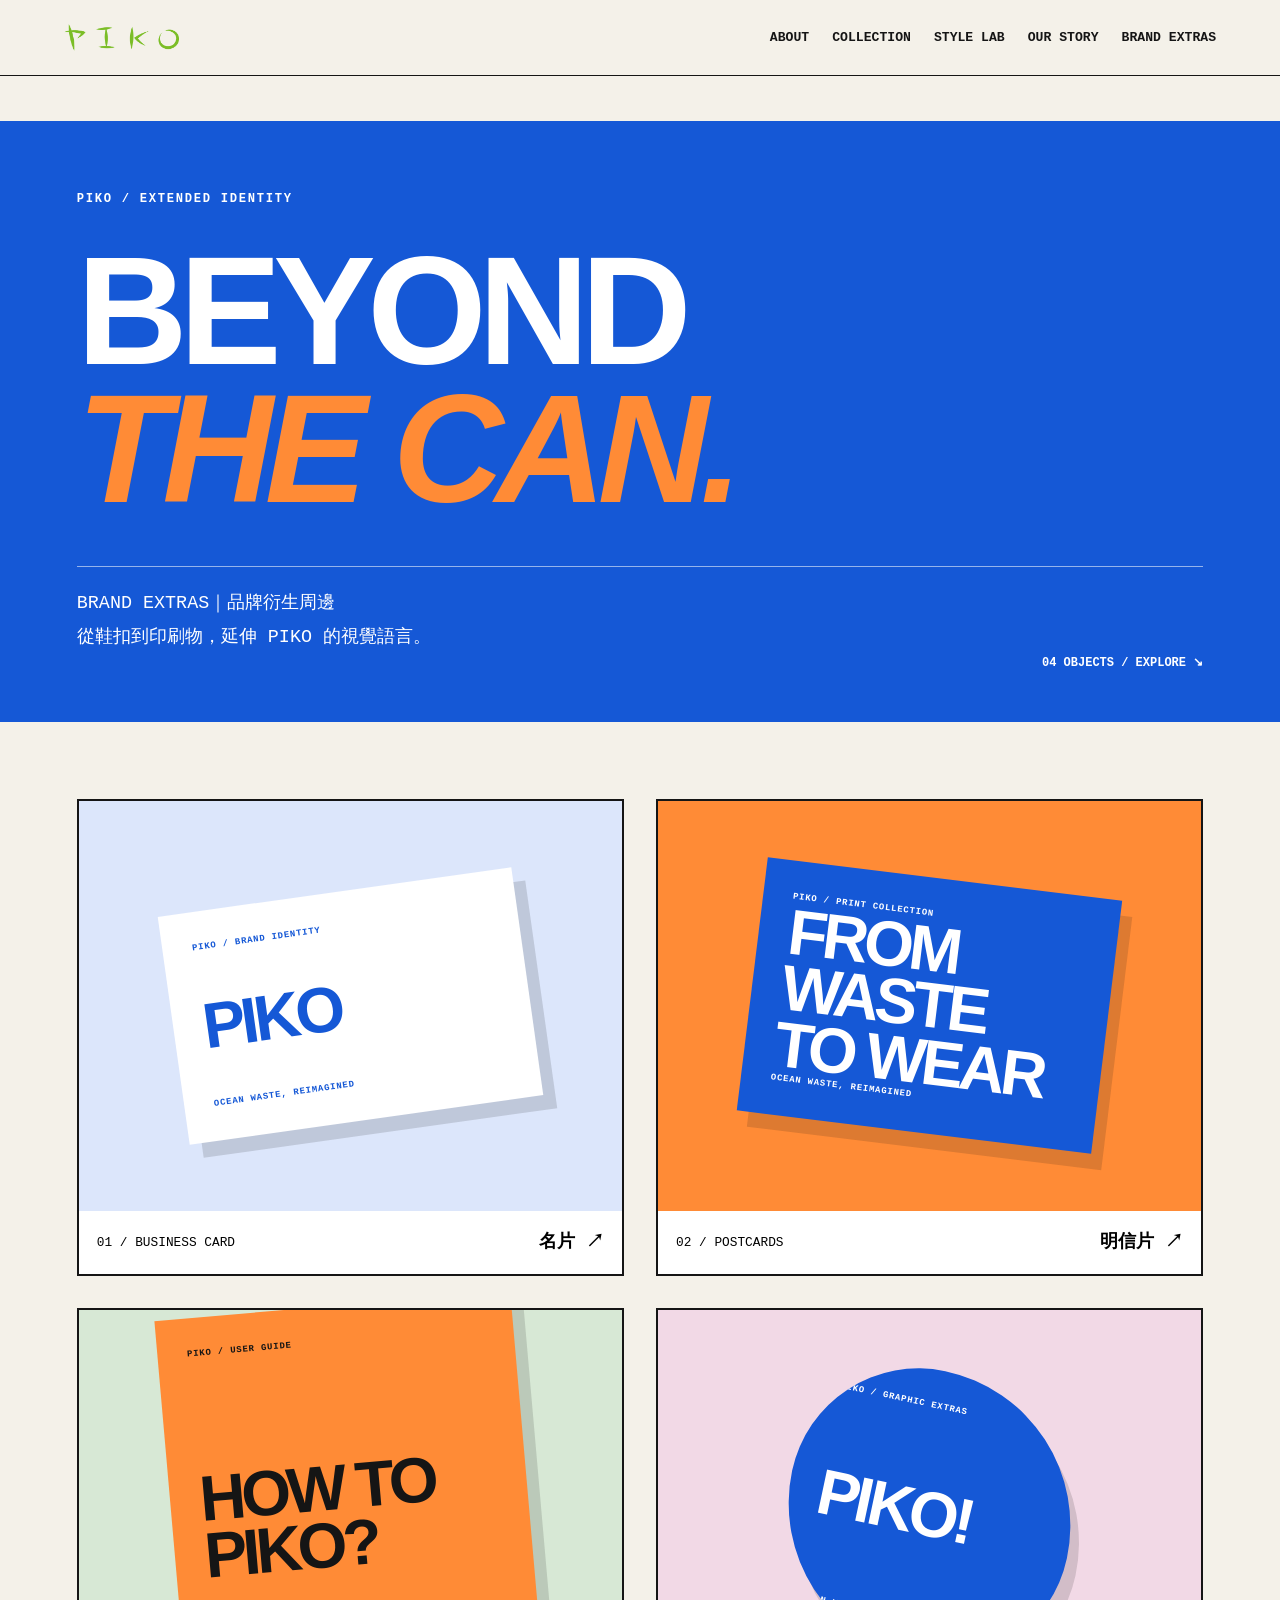
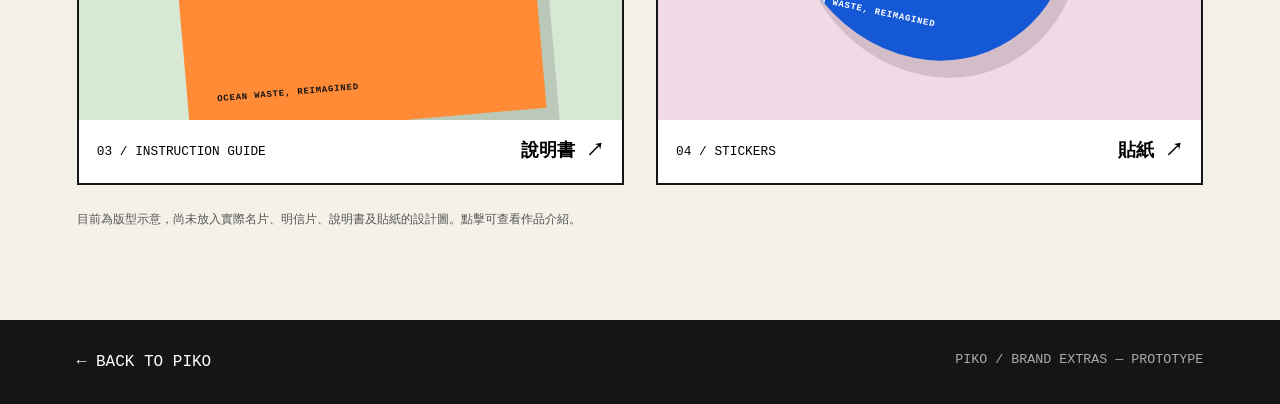
==== brand-extras.html @ ef134540 "Add files via upload" ====
<!doctype html><html lang="zh-Hant"><head><meta charset="utf-8"><meta name="viewport" content="width=device-width,initial-scale=1"><meta name="theme-color" content="#1558d6"><title>PIKO | BRAND EXTRAS</title><link rel="stylesheet" href="main.css"><script defer src="main.js"></script></head><body class="extras-page"><a class="skip-link" href="#main">跳至主要內容</a><header class="site-header" id="header"><a class="logo" href="index.html" aria-label="PIKO 首頁"><img src="assets/piko-green.png" alt="PIKO"></a><nav class="desktop-nav" aria-label="主選單"><a href="index.html#about">ABOUT</a><a href="index.html#collection">COLLECTION</a><a href="style-lab.html">STYLE LAB</a><a href="index.html#transformation">OUR STORY</a><a href="brand-extras.html" aria-current="page">BRAND EXTRAS</a></nav><button id="menu-toggle" class="menu-toggle" type="button" aria-expanded="false" aria-controls="mobile-nav">MENU ☰</button></header><nav id="mobile-nav" class="mobile-nav" aria-label="手機選單" hidden><a href="index.html#about">ABOUT</a><a href="index.html#collection">COLLECTION</a><a href="style-lab.html">STYLE LAB</a><a href="index.html#transformation">OUR STORY</a><a href="brand-extras.html" aria-current="page">BRAND EXTRAS</a></nav><main id="main" class="extras-main"><div class="extras-intro"><span class="eyebrow">PIKO / EXTENDED IDENTITY</span><h1>BEYOND<br><i>THE CAN.</i></h1><div class="extras-intro-bottom"><p>BRAND EXTRAS｜品牌衍生周邊<br>從鞋扣到印刷物，延伸 PIKO 的視覺語言。</p><span>04 OBJECTS / EXPLORE ↘</span></div></div><section class="extras-showcase" aria-label="品牌周邊展示"><div class="extras-grid" id="extras-grid"></div><p class="extras-placeholder-note">目前為版型示意，尚未放入實際名片、明信片、說明書及貼紙的設計圖。點擊可查看作品介紹。</p></section></main><footer class="footer compact-footer"><a href="index.html">← BACK TO PIKO</a><small>PIKO / BRAND EXTRAS — PROTOTYPE</small></footer><dialog id="extras-modal" class="can-modal extras-modal" aria-labelledby="extras-modal-title"><div class="modal-shell"><button id="extras-close" class="modal-close" type="button" aria-label="關閉介紹視窗">✕</button><div class="modal-image extras-modal-image"><div id="extras-modal-art"></div><span id="extras-modal-count" class="modal-counter"></span></div><div class="modal-info"><span class="eyebrow">PIKO / BRAND EXTRAS</span><h2 id="extras-modal-title"></h2><h3 id="extras-modal-zh"></h3><p id="extras-modal-desc"></p><div class="modal-products"><h3>DESIGN DETAILS</h3><p id="extras-modal-spec"></p></div><div class="modal-actions"><button id="extras-prev" class="btn btn-dark" type="button">← PREV</button><button id="extras-next" class="btn btn-dark" type="button">NEXT →</button></div><p class="small-note">目前展示為示意排版，正式作品圖片、尺寸及材質資料待補。</p></div></div></dialog></body></html>
---- main.css ----
/* PIKO — 3-tier tokens; values tagged in design.md */
:root{ /* Primitive */ --neutral-950:#151515;--neutral-800:#303030;--neutral-500:#777;--neutral-100:#f4f1e9;--neutral-0:#fff;--brand-500:#1558d6;--brand-600:#1046ae;--orange-500:#f4772d;--orange-600:#dc5c17;--space-1:4px;--space-2:8px;--space-3:12px;--space-4:16px;--space-6:24px;--space-8:32px;--space-12:48px;--space-16:64px;--space-24:96px;--space-3xl:128px;--font-display:Arial,Helvetica,'Noto Sans TC','Microsoft JhengHei',sans-serif;--font-body:'Courier New',Consolas,'Noto Sans TC','Microsoft JhengHei',monospace;--duration-fast:160ms;--duration-base:280ms;--duration-slow:650ms;--ease-out-expo:cubic-bezier(.16,1,.3,1);/* Semantic */--bg-canvas:var(--neutral-100);--bg-surface:var(--neutral-0);--bg-surface-hover:#ece7dc;--text-primary:var(--neutral-950);--text-secondary:#454545;--text-muted:#626262;--border-subtle:#c9c5be;--border-strong:var(--neutral-950);--accent-primary:var(--orange-500);/* Component */--nav-height:76px;--btn-radius:0px;--card-padding:24px;--elevation-1:0 3px 0 rgba(0,0,0,.12);--elevation-2:0 10px 30px rgba(0,0,0,.13);--elevation-3:0 22px 60px rgba(0,0,0,.24)}
*,*::before,*::after{box-sizing:border-box}html{scroll-behavior:smooth;scroll-padding-top:var(--nav-height)}body{margin:0;background:var(--bg-canvas);color:var(--text-primary);font-family:var(--font-body);line-height:1.5}button,input{font:inherit}button,a{-webkit-tap-highlight-color:transparent}a{color:inherit;text-decoration:none}button{cursor:pointer}img{max-width:100%;display:block}h1,h2,h3,p{margin-top:0}h1,h2,h3{font-family:var(--font-display);font-weight:900;line-height:.9;letter-spacing:-.055em}h1{font-size:clamp(3.7rem,10vw,10rem)}h2{font-size:clamp(3rem,7vw,7.5rem)}h3{font-size:1rem;letter-spacing:0}i,em{font-style:italic}a:focus-visible,button:focus-visible,input:focus-visible{outline:3px solid var(--orange-500);outline-offset:4px}.skip-link{position:absolute;z-index:300;left:12px;top:-100px;background:white;padding:12px}.skip-link:focus{top:12px}.eyebrow{font-size:.76rem;letter-spacing:.14em;font-weight:700}.site-header{position:sticky;top:0;z-index:100;display:flex;align-items:center;justify-content:space-between;height:var(--nav-height);padding:0 clamp(20px,5vw,80px);background:#f4f1e9f2;border-bottom:1px solid var(--border-strong);backdrop-filter:blur(12px);transition:height var(--duration-base),background var(--duration-base)}.site-header.is-scrolled{height:64px;background:#f4f1e9fa}.logo{font-family:var(--font-display);font-weight:900;font-size:2rem;letter-spacing:-.08em}.logo-dot{color:var(--orange-500)}.desktop-nav{display:flex;gap:clamp(14px,2.4vw,40px);font-size:.82rem;font-weight:700}.desktop-nav a:hover,.footer a:hover{text-decoration:underline;text-decoration-thickness:2px;text-underline-offset:5px}.menu-toggle{display:none;border:1px solid #111;background:transparent;padding:10px 14px;font-weight:700}.mobile-nav{position:fixed;z-index:99;top:64px;left:0;right:0;background:var(--neutral-100);padding:24px;border-bottom:2px solid #111}.mobile-nav:not([hidden]){display:grid;gap:20px}.mobile-nav a{font-size:1.3rem;font-weight:700}.nav-back{font-size:.8rem;font-weight:700}.btn{display:inline-flex;justify-content:space-between;align-items:center;gap:22px;min-height:48px;padding:13px 20px;border:2px solid transparent;border-radius:var(--btn-radius);font-weight:900;font-family:var(--font-display);font-size:.86rem;letter-spacing:.015em;transition:transform var(--duration-fast),background var(--duration-fast),color var(--duration-fast)}.btn:hover{transform:translateY(-3px)}.btn:active{transform:translateY(1px)}.btn-accent{background:var(--orange-500);color:#101010}.btn-accent:hover{background:#ff9b57}.btn-outline-light{border-color:white;color:white}.btn-outline-light:hover{background:white;color:#111}.btn-dark{background:#111;color:#fff}.btn-dark:hover{background:#444}.btn-outline-dark{border-color:#111;color:#111;background:transparent}.btn-outline-dark:hover{background:#111;color:white}.hero{min-height:calc(100svh - var(--nav-height));background:var(--brand-500);color:white;position:relative;overflow:hidden;display:grid;grid-template-columns:1.12fr .88fr;align-items:center;padding:clamp(30px,6vw,100px) clamp(20px,6vw,96px) 70px;gap:32px}.hero-grain{position:absolute;inset:0;pointer-events:none;opacity:.18;background-image:url("data:image/svg+xml,%3Csvg viewBox='0 0 180 180' xmlns='http://www.w3.org/2000/svg'%3E%3Cfilter id='n'%3E%3CfeTurbulence type='fractalNoise' baseFrequency='.8' numOctaves='3' stitchTiles='stitch'/%3E%3C/filter%3E%3Crect width='100%25' height='100%25' filter='url(%23n)' opacity='.6'/%3E%3C/svg%3E")}.hero-copy,.hero-art,.hero-bottom{position:relative;z-index:1}.hero h1{margin:26px 0 18px;max-width:900px}.hero p{font-size:clamp(1rem,1.5vw,1.3rem)}.actions{display:flex;flex-wrap:wrap;gap:12px;margin-top:35px}.hero-art{justify-self:center;width:min(100%,520px);transform:rotate(5deg);box-shadow:20px 25px 0 #0c3e96;transition:transform var(--duration-slow)}.hero-art:hover{transform:rotate(1deg) scale(1.02)}.hero-art img{width:100%;max-height:68vh;object-fit:cover;object-position:center}.hero-bottom{position:absolute;bottom:20px;left:6%;right:6%;display:flex;justify-content:space-between;font-size:.76rem}.section{padding:clamp(64px,9vw,144px) clamp(20px,6vw,96px)}.about{background:var(--orange-500)}.section-heading{margin-bottom:42px}.section-heading h2{margin:18px 0}.about-layout{display:grid;grid-template-columns:.75fr 1.25fr;gap:clamp(24px,7vw,100px);align-items:center}.about-image{max-width:480px;transform:rotate(-3deg);box-shadow:16px 18px 0 #111}.about-text{max-width:640px}.about-text .lead{font-size:clamp(1.5rem,3vw,2.6rem);font-weight:700;line-height:1.4}.about-text p:not(.lead){font-size:1rem;line-height:1.9}.stamp{display:inline-block;border:3px solid #111;padding:15px;transform:rotate(-4deg);font-weight:700;margin-top:24px}.collection{background:#f4f1e9}.section-top{display:flex;justify-content:space-between;gap:40px;align-items:end;margin-bottom:40px}.section-top h2{margin:14px 0 0}.section-top p{max-width:360px;line-height:1.8}.section-top small{color:#555}.can-grid{display:grid;grid-template-columns:repeat(3,minmax(0,1fr));gap:clamp(12px,2vw,26px)}.can-card{border:1px solid #151515;background:#fff;text-align:left;padding:0;overflow:hidden;min-width:0;transition:transform var(--duration-base),box-shadow var(--duration-base)}.can-card:hover{transform:translateY(-7px);box-shadow:var(--elevation-2)}.can-card img{width:100%;aspect-ratio:1.35;object-fit:contain;background:#efefed;transition:transform var(--duration-slow)}.can-card:hover img{transform:scale(1.045)}.can-card-info{padding:16px 18px;border-top:1px solid #111;display:flex;justify-content:space-between;gap:10px}.can-card strong{font-family:var(--font-display);font-size:clamp(.9rem,1.5vw,1.3rem)}.can-card span{font-size:.75rem}.hint{text-align:right;font-weight:700;font-size:.8rem;margin:20px 0 0}.lab-teaser{background:#1558d6;color:white;display:grid;grid-template-columns:1fr 1fr;gap:40px;align-items:center;min-height:700px}.lab-content h2{margin:18px 0 30px}.lab-content p{max-width:460px;font-size:1.1rem;line-height:1.9}.lab-visual{position:relative;background:#f4772d;min-height:460px;display:grid;place-items:center;transform:rotate(3deg);border:4px solid white}.shoe-preview{width:min(75%,350px);transform:rotate(-12deg)}.lab-sticker{position:absolute;right:-20px;bottom:25px;background:#fff;color:#111;padding:20px;font-family:var(--font-display);font-weight:900;transform:rotate(-7deg)}.transformation{background:var(--orange-500)}.compare{height:clamp(310px,44vw,580px);position:relative;overflow:hidden;border:3px solid #111;touch-action:pan-y}.compare-before,.compare-after{position:absolute;inset:0;display:flex;flex-direction:column;align-items:center;justify-content:center;gap:20px}.compare-before{background:#1558d6;color:white}.compare-after{background:#f4f1e9;color:#111;clip-path:inset(0 0 0 50%)}.compare-before>span,.compare-after>span{position:absolute;top:25px;left:25px;font-weight:700}.material-art{font-size:clamp(4rem,13vw,12rem);font-weight:900;letter-spacing:-.1em;white-space:nowrap}.compare-divider{position:absolute;left:50%;top:0;bottom:0;width:3px;background:#111;transform:translateX(-50%);pointer-events:none}.compare-divider span{position:absolute;top:50%;left:50%;transform:translate(-50%,-50%);background:white;color:#111;border:2px solid #111;border-radius:50%;width:50px;height:50px;display:grid;place-items:center;font-size:1.5rem}.compare input{position:absolute;inset:0;width:100%;height:100%;opacity:0;cursor:ew-resize;margin:0}.footer{background:#151515;color:white;padding:clamp(60px,9vw,130px) clamp(20px,6vw,96px) 30px}.footer h2{font-size:clamp(4rem,11vw,12rem);margin:22px 0}.footer>p{font-size:1.2rem}.footer-links{display:flex;gap:24px;flex-wrap:wrap;border-top:1px solid #777;padding-top:24px;margin-top:70px;font-weight:700;font-size:.82rem}.footer small{display:block;color:#aaa;margin-top:50px}.preloader{position:fixed;z-index:500;inset:0;background:#1558d6;color:white;display:flex;align-items:center;justify-content:center;flex-direction:column;gap:20px;transition:opacity .45s,visibility .45s}.preloader.is-hidden{opacity:0;visibility:hidden;pointer-events:none}.loader-can{width:125px;height:95px;border:8px double #ddd;border-radius:45%;background:linear-gradient(130deg,#eee,#999,#fff);display:grid;place-items:center;transform:rotate(-8deg);animation:loader-wiggle .9s ease-in-out infinite alternate}.loader-can span{font-family:var(--font-display);font-weight:900;color:#111;font-size:1.7rem}.preloader p{font-weight:700;letter-spacing:.12em}.reveal{opacity:0;transform:translateY(28px);transition:opacity .65s var(--ease-out-expo),transform .65s var(--ease-out-expo)}.reveal.is-visible{opacity:1;transform:translateY(0)}@keyframes loader-wiggle{to{transform:rotate(8deg)}}.can-modal{border:0;padding:0;width:min(1080px,calc(100% - 32px));max-height:min(90dvh,900px);background:#f4f1e9;color:#111;box-shadow:var(--elevation-3)}.can-modal::backdrop{background:#000b;backdrop-filter:blur(4px)}.modal-shell{display:grid;grid-template-columns:1fr 1fr;position:relative}.modal-close{position:absolute;z-index:3;top:12px;right:12px;background:#111;color:white;border:0;min-width:44px;min-height:44px}.modal-image{background:#dcdcd9;position:relative;display:grid;place-items:center;min-height:480px}.modal-image img{width:100%;height:100%;object-fit:contain;max-height:650px}.modal-counter{position:absolute;bottom:16px;left:16px;background:#111;color:white;padding:6px 12px}.modal-info{padding:clamp(24px,4vw,56px);display:flex;flex-direction:column;overflow:auto;max-height:90dvh}.modal-info h2{font-size:clamp(2.4rem,5vw,5rem);margin:20px 0}.modal-info>p{line-height:1.8}.modal-products{border-top:1px solid #111;margin-top:22px;padding-top:20px}.modal-products h3{font-size:.8rem;letter-spacing:.12em}.modal-products>div{display:flex;flex-wrap:wrap;gap:8px}.product-chip{border:1px solid #111;padding:9px 12px;font-size:.8rem}.modal-actions{display:flex;gap:10px;margin-top:auto;padding-top:32px}.small-note{font-size:.72rem;color:#555;line-height:1.6;margin:18px 0 0}.lab-page{background:#f4f1e9}.lab-app{padding:50px clamp(16px,5vw,80px) 80px}.lab-app-title h1{font-size:clamp(3rem,7vw,7rem);margin:12px 0}.lab-app-title>p{max-width:700px}.lab-workspace{display:grid;grid-template-columns:minmax(0,1.35fr) minmax(310px,.65fr);gap:20px;margin-top:35px;align-items:start}.lab-canvas{border:2px solid #111;background:#f4772d}.canvas-top{display:flex;justify-content:space-between;align-items:center;padding:14px 18px;border-bottom:2px solid #111;font-size:.78rem;font-weight:700}.text-button{border:0;background:none;text-decoration:underline;font-weight:700;min-height:44px}.shoe-stage{--shoe-color:#f1ede2;position:relative;width:min(100%,530px);margin:20px auto;aspect-ratio:420/540}.shoe-svg{position:absolute;inset:0;width:100%;height:100%;filter:drop-shadow(14px 16px 0 #0002)}.shoe-body{fill:var(--shoe-color);stroke:#333;stroke-width:8}.shoe-sole{fill:#0000001b;stroke:#444;stroke-width:5}.shoe-holes{position:absolute;inset:0}.shoe-hole{position:absolute;transform:translate(-50%,-50%);width:10%;aspect-ratio:1.5;border:2px solid #444;background:#5559;border-radius:50%;display:grid;place-items:center;padding:0;touch-action:manipulation}.shoe-hole:hover,.shoe-hole:focus-visible{outline:3px solid #fff;outline-offset:3px}.shoe-hole .placed-charm{position:absolute;left:50%;top:50%;transform:translate(-50%,-50%);font-size:clamp(18px,3vw,36px);line-height:1;filter:drop-shadow(1px 2px 1px #2227);pointer-events:none}.canvas-help{text-align:center;font-size:.72rem;font-weight:700;padding:15px;background:#fff;border-top:2px solid #111}.lab-controls{border:2px solid #111;background:white;padding:clamp(18px,3vw,32px)}.lab-controls h2{font-family:var(--font-body);font-size:.86rem;letter-spacing:.04em;line-height:1.5;margin:0 0 16px}.lab-controls h2:not(:first-child){margin-top:32px}.swatches{display:flex;flex-wrap:wrap;gap:12px}.swatch{width:42px;height:42px;border:2px solid #666;border-radius:50%;position:relative}.swatch[aria-pressed=true]{outline:3px solid #1558d6;outline-offset:3px}.charm-filters{display:flex;gap:6px;flex-wrap:wrap;margin-bottom:18px}.filter-btn{border:1px solid #111;background:white;padding:8px 10px;min-height:40px;font-size:.72rem}.filter-btn[aria-pressed=true]{background:#111;color:white}.charm-palette{display:grid;grid-template-columns:repeat(4,1fr);gap:8px}.charm-item{background:#f4f1e9;border:2px solid transparent;min-height:90px;display:flex;flex-direction:column;align-items:center;justify-content:center;gap:7px;padding:8px;touch-action:pan-y}.charm-item[aria-pressed=true]{border-color:#1558d6;background:#e4edff}.charm-emoji{font-size:2rem;line-height:1}.charm-item small{font-size:.62rem}.lab-status{font-size:.8rem;min-height:25px;margin:22px 0 0}.lab-control-actions{display:flex;flex-wrap:wrap;gap:10px;margin-top:20px}.compact-footer{padding-top:30px;display:flex;justify-content:space-between;gap:20px}.compact-footer small{margin:0}@media(max-width:1023px){.lab-workspace{grid-template-columns:1fr}.lab-controls{max-width:none}.hero{grid-template-columns:1fr 1fr}.can-grid{grid-template-columns:repeat(2,minmax(0,1fr))}}@media(max-width:767px){:root{--nav-height:64px}.desktop-nav{display:none}.menu-toggle{display:block}.site-header{padding:0 20px}.hero{grid-template-columns:1fr;padding:50px 20px 72px;gap:40px}.hero h1{font-size:clamp(3.3rem,13vw,6rem)}.hero-art{width:min(75%,340px);transform:rotate(4deg)}.hero-art img{max-height:40vh}.hero-bottom{left:20px;right:20px}.section{padding:70px 20px}.about-layout,.lab-teaser,.modal-shell{grid-template-columns:1fr}.about-image{max-width:340px}.section-top{display:block}.section-top p{margin-top:24px}.can-grid{gap:10px}.can-card-info{padding:12px;display:block}.can-card-info span{display:block;margin-top:4px}.lab-teaser{min-height:auto}.lab-visual{min-height:330px}.modal-image{min-height:220px;max-height:32dvh}.modal-image img{max-height:32dvh}.modal-info{max-height:55dvh;padding:24px}.modal-info h2{font-size:2.6rem;margin:10px 0}.can-modal{max-height:93dvh}.modal-actions{padding-top:16px}.lab-app{padding:35px 16px 60px}.lab-app-title h1{font-size:clamp(2.8rem,10vw,5rem)}.lab-controls{padding:20px}.charm-palette{grid-template-columns:repeat(4,1fr)}.charm-item{min-height:78px}.shoe-stage{margin:8px auto}.footer-links{gap:16px}.compact-footer{flex-direction:column}.compare-before>span,.compare-after>span{font-size:.68rem;top:14px;left:12px}}@media(max-width:420px){.can-card strong{font-size:.82rem}.can-card-info span{font-size:.66rem}.charm-palette{grid-template-columns:repeat(3,1fr)}.actions .btn{width:100%}}@media(prefers-reduced-motion:reduce){html{scroll-behavior:auto}*,*::before,*::after{animation-duration:.01ms!important;transition-duration:.01ms!important}.reveal{opacity:1;transform:none}}
/* PIKO V1.1 — actual-asset progress and opening-can entrance */
.preloader{z-index:900;background:#1558d6;color:#fff;padding:clamp(20px,3vw,44px);justify-content:space-between;gap:0;overflow:hidden}
.preloader-top,.preloader-bottom{width:100%;display:flex;justify-content:space-between;align-items:center;gap:16px;font-size:.7rem;letter-spacing:.12em;font-weight:800}
.preloader-top strong{font-size:clamp(1.8rem,3vw,2.8rem);letter-spacing:-.07em;line-height:1}.preloader-dot{color:#f4772d}
.preloader-center{width:min(560px,100%);display:flex;flex-direction:column;align-items:center}
.loader-product{position:relative;width:min(480px,82vw);aspect-ratio:1.53;perspective:900px;filter:drop-shadow(0 20px 24px #0004);margin-bottom:clamp(20px,4vh,40px);animation:can-enter .7s cubic-bezier(.18,.8,.2,1) both}
.loader-can-base,.loader-lid{position:absolute;inset:0;overflow:hidden;border-radius:18%}.loader-can-base img,.loader-lid img{width:100%;height:100%;object-fit:contain}
.loader-can-base{filter:brightness(.52) saturate(.7);transform:translateY(2%)}
.loader-lid{transform-origin:50% 16%;backface-visibility:hidden;transition:transform .85s cubic-bezier(.2,.72,.15,1),opacity .7s ease;will-change:transform}
.loader-pullring{position:absolute;left:33%;top:53%;width:10%;height:8%;border:3px solid #dce0e3;border-radius:48%;box-shadow:0 1px 3px #3336;transform:rotate(-20deg);opacity:.9;animation:ring-wiggle 1.1s ease-in-out infinite alternate;pointer-events:none}
.loader-title{font-size:clamp(.82rem,2vw,1.1rem);font-weight:900;letter-spacing:.12em;margin:0 0 18px;text-align:center}
.loader-progress-track{width:100%;height:5px;background:#ffffff55;overflow:hidden}.loader-progress-track>span{display:block;width:0;height:100%;background:#f4772d;transition:width .35s ease-out}
.loader-progress-label{display:flex;justify-content:space-between;width:100%;margin-top:10px;font-size:.7rem;letter-spacing:.1em;font-weight:800;font-variant-numeric:tabular-nums}
.preloader-bottom button{color:#fff;background:transparent;border:1px solid #fff;padding:10px 14px;font-size:.7rem;font-weight:800;letter-spacing:.06em;min-height:44px}
.preloader.is-opening .loader-pullring{animation:none;transform:translate(0,-28px) rotate(-48deg);transition:transform .35s ease-out}
.preloader.is-opening .loader-lid{transform:translateY(-19%) rotateX(68deg) scale(.97);opacity:.45;transition-delay:.18s}
.preloader.is-opening .loader-title{opacity:0;transition:opacity .3s}
.preloader.is-hidden{opacity:0;visibility:hidden;pointer-events:none;transition:opacity .5s,visibility .5s}
@keyframes ring-wiggle{from{transform:translateY(0) rotate(-25deg)}to{transform:translateY(-6px) rotate(-11deg)}}
@keyframes can-enter{from{opacity:0;transform:translateY(34px) scale(.94)}to{opacity:1;transform:translateY(0) scale(1)}}
@media(max-width:600px){.preloader-top>span{font-size:.57rem}.loader-product{width:min(420px,90vw)}.preloader-bottom{font-size:.57rem}}
@media(prefers-reduced-motion:reduce){.loader-product,.loader-pullring{animation:none!important}.loader-lid{transition:none!important}}

/* V1.2 — collection: white shelf backdrop, six independently interactive cans */
.collection{background:#fff}
.can-grid{position:relative;display:block;width:min(100%,1448px);aspect-ratio:1448/1250;margin-inline:auto;background:#fff url("assets/shelf-white.png") center/100% 100% no-repeat;isolation:isolate}
.shelf-can{position:absolute;z-index:1;display:grid;place-items:center;width:29%;height:24%;padding:0;border:0;background:transparent;cursor:pointer;transition:transform .3s cubic-bezier(.2,.8,.2,1),filter .3s}
.shelf-can:nth-child(3n+1){left:2%}.shelf-can:nth-child(3n+2){left:35.5%}.shelf-can:nth-child(3n){left:69%}
.shelf-can:nth-child(-n+3){top:11.2%}.shelf-can:nth-child(n+4){top:48%}
.shelf-can img{width:100%;height:100%;object-fit:contain;filter:drop-shadow(0 5px 3px #0003);pointer-events:none}
.shelf-can:hover{transform:translateY(-9px) scale(1.045);filter:brightness(1.025)}
.shelf-can:active{transform:translateY(-3px) scale(1.02)}
.shelf-can:focus-visible{outline:3px solid #1558d6;outline-offset:2px}
.visually-hidden{position:absolute!important;width:1px;height:1px;padding:0;margin:-1px;overflow:hidden;clip:rect(0,0,0,0);white-space:nowrap;border:0}
@media(max-width:767px){.collection{padding-left:10px;padding-right:10px}.collection .section-top,.collection .hint{margin-left:10px;margin-right:10px}.shelf-can:hover{transform:none}}

/* V1.2-based homepage and real-photo shoe lab revision */
.site-header .logo{display:inline-flex;align-items:center;width:clamp(80px,9vw,126px)}
.site-header .logo img{display:block;width:100%;height:auto;max-height:50px;object-fit:contain;object-position:left center}
.hero-copy{min-width:0}.hero-mark-title{margin:clamp(22px,4vw,48px) 0 26px!important;max-width:min(100%,680px)!important;line-height:1}
.hero-mark-title img{display:block;width:100%;height:auto;object-fit:contain;filter:drop-shadow(0 0 0 transparent)}
.hero-art{width:min(100%,490px)}
.shoe-stage{width:min(100%,700px);aspect-ratio:1334/1179;isolation:isolate;--shoe-tint:#f1ede2}
.shoe-photo{position:absolute;inset:0;width:100%;height:100%;object-fit:fill;z-index:0}
.shoe-stage.is-tinted .shoe-photo{filter:sepia(.15) saturate(.7)}
.shoe-stage.is-tinted:before{content:'';position:absolute;inset:0;background:var(--shoe-tint);mix-blend-mode:multiply;opacity:.22;z-index:1;pointer-events:none}
.shoe-holes{z-index:2}
.shoe-hole{width:4.4%;height:auto;aspect-ratio:1;border:1px solid #3338;background:#5552;box-shadow:inset 0 1px 3px #0004;min-width:0;touch-action:manipulation}
.shoe-hole:hover,.shoe-hole.drop-target{background:#f4772d55;outline:2px solid white;outline-offset:1px}
.shoe-hole .placed-charm{font-size:clamp(13px,2.7vw,29px);filter:drop-shadow(1px 2px 1px #0007)}
@media(max-width:767px){.hero-mark-title{width:min(100%,480px)}.hero-art{width:min(78%,360px)}.shoe-hole{width:5.2%}.shoe-hole .placed-charm{font-size:clamp(13px,4vw,24px)}}

/* V1.5: exact-photo targets and shelf depth corrections */
.shoe-hole{width:4.1%;height:auto;aspect-ratio:1;background:transparent;border:1px solid transparent;box-shadow:none;border-radius:50%;}
.shoe-hole:hover,.shoe-hole:focus-visible,.shoe-hole.drop-target{background:#f4772d55;border-color:#fff;outline:2px solid #fff;outline-offset:1px;}
.shoe-hole:has(.placed-charm){overflow:visible;}
@media(max-width:767px){.shoe-hole{width:4.1%;}}

/* V1.6: preserve original two-shelf image and spacing; only seat cans closer to metal. */
.can-grid{aspect-ratio:1448/1086}
.shelf-can{height:27%}
.shelf-can:nth-child(-n+3){top:16%}
.shelf-can:nth-child(n+4){top:42%}
.shelf-can img{filter:drop-shadow(0 4px 3px #0004)}
/* Use the same authentic paired shoe photo in the lab entry teaser. */
.lab-teaser .shoe-preview{width:min(90%,460px);transform:rotate(-6deg)}
.lab-teaser .shoe-preview img{width:100%;height:auto;object-fit:contain;filter:drop-shadow(7px 12px 10px #0003)}
@media(max-width:767px){.lab-teaser .shoe-preview{width:min(85%,360px)}}

/* V1.7: interactive fish hero and three-material before/after */
.hero-art.fish-interaction{width:min(100%,620px);transform:none;box-shadow:none;background:none;display:flex;flex-direction:column;align-items:center;justify-content:center;gap:12px;overflow:visible;position:relative;min-width:0}
.fish-hint{color:#fff;font:700 clamp(.68rem,1vw,.9rem)/1.5 var(--font-body);letter-spacing:.1em;align-self:flex-end;text-align:right;min-height:38px}
.fish-hint small{display:block;letter-spacing:0;font-size:.72rem;font-weight:400}
.fish-scene{position:relative;width:100%;aspect-ratio:1.7/1;touch-action:none;cursor:crosshair;user-select:none;--cut-progress:0}
.fish-scene img{position:absolute;inset:0;width:100%;height:100%;object-fit:contain;pointer-events:none;filter:drop-shadow(9px 14px 6px #031c4d45)}
.fish-whole{opacity:1;transform:rotate(-7deg) scale(.98);transition:opacity .22s ease,transform .7s cubic-bezier(.2,.8,.2,1)}
.fish-opened{opacity:0;transform:translateY(-7%) scale(.92);transition:opacity .3s ease,transform 1s cubic-bezier(.16,1,.3,1)}
.fish-cut-guide{position:absolute;left:35%;top:20%;height:59%;border-left:2px dashed #fff9;transform:rotate(25deg);opacity:0;pointer-events:none;transition:opacity .2s}
.fish-interaction:hover:not(.is-cut) .fish-cut-guide,.fish-interaction.is-dragging .fish-cut-guide{opacity:1}
.fish-slice-trace{position:absolute;left:35%;top:20%;height:59%;width:3px;background:#fff;box-shadow:0 0 12px #fff;transform-origin:top center;transform:rotate(25deg) scaleY(var(--cut-progress));opacity:0;pointer-events:none}
.fish-interaction.is-dragging .fish-slice-trace{opacity:1}
.fish-interaction.is-cut .fish-whole{opacity:0;transform:translate(-5%,4%) rotate(-8deg) scale(.9)}
.fish-interaction.is-cut .fish-opened{opacity:1;transform:translateY(0) scale(1)}
.fish-interaction.is-cut .fish-cut-guide,.fish-interaction.is-cut .fish-slice-trace{opacity:0}
.fish-again{background:#f4772d;color:#111;border:2px solid #111;font-weight:800;min-height:42px;padding:8px 20px;cursor:pointer}
.fish-again[hidden]{display:none}
.material-switcher{display:flex;flex-wrap:wrap;gap:10px;margin:20px 0 12px}
.material-switcher button{border:1.5px solid currentColor;background:transparent;color:inherit;padding:12px 18px;font-weight:800;cursor:pointer;min-height:44px}
.material-switcher button[aria-pressed="true"]{background:#f4772d;border-color:#f4772d;color:#111}
.material-description{font-size:.8rem;margin:0 0 18px;min-height:22px}
.compare[data-material="glass"] .compare-before{background:#c7d5d0}.compare[data-material="glass"] .compare-after{background:#60a7aa}
.compare[data-material="net"] .compare-before{background:#b9c8b7}.compare[data-material="net"] .compare-after{background:#367e73}
@media(max-width:767px){.hero-art.fish-interaction{width:100%;max-width:520px;margin:auto}.fish-scene{aspect-ratio:1.6/1}.fish-hint{align-self:center;text-align:center}.material-switcher button{flex:1 1 120px;font-size:.75rem;padding:10px}}
@media(prefers-reduced-motion:reduce){.fish-scene img{transition:none!important}}

/* V1.8: larger diagonal hero fish; keep existing blue canvas and interaction. */
@media(min-width:1024px){
 .hero{grid-template-columns:minmax(0,1fr) minmax(0,1.13fr);gap:clamp(8px,1.5vw,24px);padding-right:clamp(16px,3vw,48px)}
 .hero-art.fish-interaction{width:112%;max-width:none;justify-self:start;margin-left:-3%;}
 .fish-scene{width:100%;aspect-ratio:1.78/1}
 .fish-whole{transform:rotate(17deg) scale(1.04)}
 .fish-opened{transform:translateY(-7%) rotate(17deg) scale(.98)}
 .fish-interaction.is-cut .fish-whole{transform:translate(-5%,4%) rotate(17deg) scale(.96)}
 .fish-interaction.is-cut .fish-opened{transform:translateY(0) rotate(17deg) scale(1.04)}
}
@media(min-width:768px) and (max-width:1023px){.hero-art.fish-interaction{width:108%;max-width:none}.fish-whole{transform:rotate(16deg) scale(1.02)}.fish-opened{transform:rotate(16deg) scale(.94)}.fish-interaction.is-cut .fish-opened{transform:rotate(16deg) scale(1.02)}}
@media(max-width:767px){.hero-art.fish-interaction{width:100%;max-width:560px}.fish-scene{aspect-ratio:1.5/1}.fish-whole{transform:rotate(16deg) scale(.99)}.fish-opened{transform:rotate(16deg) scale(.92)}.fish-interaction.is-cut .fish-opened{transform:rotate(16deg) scale(1)}}
.fish-hint{position:relative;z-index:2}
/* V1.8: visual material selector, with clear active state and responsive cards. */
.material-switcher{display:grid;grid-template-columns:repeat(3,minmax(0,1fr));gap:clamp(10px,1.5vw,22px);margin:24px 0 20px}
.material-switcher .material-tile{position:relative;display:grid;grid-template-columns:minmax(74px,38%) 1fr;align-items:stretch;min-height:118px;gap:0;padding:0;text-align:left;border:2px solid #161616;background:#fff;color:#151515;overflow:hidden;transition:transform .22s ease,box-shadow .22s ease,border-color .22s ease}
.material-switcher .material-tile:hover{transform:translateY(-3px);box-shadow:5px 6px 0 #1113}
.material-switcher .material-tile[aria-pressed=true]{background:#fff;border:3px solid #1558d6;box-shadow:5px 5px 0 #1558d6}
.material-thumb{position:relative;min-height:115px;overflow:hidden;display:block}
.thumb-plastic{background:linear-gradient(150deg,#bdd6e0,#f2f5ee 65%,#9bc1cd)}
.thumb-plastic .material-shape{position:absolute;left:30%;top:14%;width:42%;height:80%;border:5px solid #f9ffffcc;border-radius:22% 24% 30% 26%;transform:rotate(-24deg);background:linear-gradient(110deg,#d8e6e555,#fff9,#6ba5c25c);box-shadow:10px 5px 0 #2c769a44,-16px 16px 0 #f0ffffa8}
.thumb-plastic .material-shape:before{content:'';position:absolute;top:-12%;left:23%;width:53%;height:12%;background:#247db3;border:3px solid #e2f1f6;border-radius:4px}
.thumb-glass{background:linear-gradient(130deg,#d5e9e6,#83b5b3)}
.thumb-glass .material-shape{position:absolute;left:24%;top:10%;width:53%;height:80%;background:linear-gradient(140deg,#ffffffb3,#53a6a1aa 45%,#d4fff1a6);clip-path:polygon(22% 0,92% 17%,74% 57%,100% 87%,33% 100%,0 58%);filter:drop-shadow(5px 6px 2px #143c3a88)}
.thumb-glass .material-shape:after{content:'';position:absolute;inset:15%;border:3px solid #fff9;transform:rotate(19deg)}
.thumb-net{background:linear-gradient(130deg,#a8bba8,#466e68)}
.thumb-net .material-shape{position:absolute;inset:-25%;transform:rotate(-25deg);background:repeating-linear-gradient(0deg,transparent 0 16px,#e2f0d9 17px 20px,transparent 21px 38px),repeating-linear-gradient(90deg,transparent 0 16px,#d5e8cf 17px 20px,transparent 21px 38px);opacity:.92}
.material-tile-label{padding:clamp(10px,1.6vw,22px) 10px;display:flex;flex-direction:column;justify-content:center;gap:7px;min-width:0}
.material-tile-label strong{font:900 clamp(.85rem,1.35vw,1.28rem)/1.1 var(--font-display);letter-spacing:-.02em}
.material-tile-label small{font-size:clamp(.65rem,.85vw,.83rem);color:#555}
.material-tile-indicator{position:absolute;right:8px;top:4px;font-size:1.1rem;opacity:.4}
.material-tile[aria-pressed=true] .material-tile-indicator{opacity:1;color:#1558d6}
@media(max-width:767px){.material-switcher{grid-template-columns:repeat(3,minmax(0,1fr));gap:8px}.material-switcher .material-tile{grid-template-columns:1fr;min-height:0}.material-thumb{height:76px;min-height:0}.material-tile-label{padding:9px 7px;gap:4px}.material-tile-label strong{font-size:clamp(.68rem,2.5vw,.95rem)}.material-tile-label small{font-size:.64rem}.material-tile-indicator{font-size:.8rem;top:1px;right:4px}}

/* V1.9: same normalized shoe-hole coordinates for all seven 1334×1179 shoe photos. */
.shoe-stage.is-tinted .shoe-photo{filter:none}
.shoe-stage.is-tinted::before{display:none}
/* Keep the hint within the hero artwork instead of allowing the diagonal fish to push it outside. */
.fish-interaction{position:relative}
.fish-hint{position:absolute;right:clamp(8px,3%,24px);top:0;z-index:5;max-width:65%;font-size:clamp(.58rem,.75vw,.72rem);line-height:1.35;text-align:right;min-height:0;pointer-events:none}
.fish-hint small{font-size:clamp(.55rem,.7vw,.66rem);line-height:1.35}
.fish-scene{margin-top:34px}
/* Compact the material cards without reducing mobile tap targets. */
.material-switcher{gap:clamp(8px,1vw,14px);margin:14px 0 12px}
.material-switcher .material-tile{min-height:96px;grid-template-columns:minmax(58px,32%) 1fr}
.material-tile-label{padding:10px 8px;gap:4px}
.material-tile-label strong{font-size:clamp(.75rem,1.1vw,1.04rem)}
.material-tile-label small{font-size:clamp(.6rem,.72vw,.75rem)}
/* Genuine BEFORE photographs; leave AFTER empty until real product imagery arrives. */
.compare-before .material-art,.compare-after .material-art{display:flex;align-items:center;justify-content:center;overflow:hidden}
.compare-before .material-art img{display:block;width:100%;height:100%;object-fit:contain;max-height:100%;max-width:100%}
.compare-after .material-art{font-size:0}
@media(max-width:767px){.fish-hint{right:8px;top:0;max-width:78%;font-size:.62rem}.fish-hint small{font-size:.57rem}.material-switcher .material-tile{min-height:96px;grid-template-columns:1fr}.material-thumb{height:58px}.material-tile-label{padding:8px 6px}.material-tile-label strong{font-size:clamp(.65rem,2.5vw,.88rem)}}

/* V1.9.1 — align homepage logo with approved two-column hero reference. */
@media (min-width: 768px){
 .hero-copy{display:flex;flex-direction:column;align-items:flex-start;justify-content:center;min-height:0}
 .hero-copy>.eyebrow{margin-bottom:clamp(26px,4.5vh,48px)}
 .hero-copy .hero-mark-title{width:100%;max-width:610px!important;margin:0 0 clamp(26px,5vh,58px)!important}
 .hero-copy .hero-mark-title img{width:100%;max-height:clamp(135px,24vh,260px);object-fit:contain;object-position:left center}
 .hero-copy>p{margin-bottom:clamp(18px,2.6vh,30px)}
}
@media (max-width: 767px){
 .hero-copy .hero-mark-title{margin:28px 0 32px!important;width:100%;max-width:480px!important}
 .hero-copy .hero-mark-title img{max-height:200px;object-fit:contain;object-position:left center}
}

/* V1.9.2 — anchor fish instructions to the viewport-safe hero instead of the oversized fish image. */
.hero .fish-interaction{position:static}
.hero .fish-hint{position:absolute;top:clamp(16px,3.5vh,38px);right:clamp(20px,4vw,64px);width:max-content;max-width:min(340px,40vw);padding:0;transform:none;text-align:right;white-space:normal;overflow-wrap:anywhere;font-size:clamp(.65rem,.85vw,.82rem);line-height:1.4;z-index:10}
.hero .fish-hint small{display:block;font-size:clamp(.61rem,.76vw,.72rem);line-height:1.5;letter-spacing:0}
@media(max-width:767px){.hero .fish-interaction{position:relative}.hero .fish-hint{position:absolute;top:0;right:0;max-width:min(95%,300px);font-size:.68rem}.hero .fish-hint small{font-size:.62rem}.hero .fish-scene{margin-top:52px}}
#download-style:disabled{opacity:.65;cursor:wait}

/* BRAND EXTRAS / V1.9.4 */
.extras-page{background:#f4f1e9}.extras-main{padding-top:45px}.extras-intro{padding:65px clamp(20px,6vw,96px) 50px;background:#1558d6;color:#fff}.extras-intro h1{font-size:clamp(4.3rem,12vw,12rem);line-height:.9;margin:32px 0 48px;letter-spacing:-.055em}.extras-intro h1 i{color:#ff8b36}.extras-intro-bottom{display:flex;justify-content:space-between;align-items:end;gap:24px;border-top:1px solid #ffffff8c;padding-top:20px}.extras-intro-bottom p{font-size:clamp(.9rem,1.6vw,1.15rem);line-height:1.8}.extras-intro-bottom>span{font-size:.75rem;font-weight:800;white-space:nowrap}.extras-showcase{padding:clamp(40px,6vw,90px) clamp(20px,6vw,96px)}.extras-grid{display:grid;grid-template-columns:repeat(2,minmax(0,1fr));gap:clamp(14px,2.5vw,35px)}.extras-card{padding:0;border:2px solid #151515;background:white;text-align:left;cursor:pointer;transition:transform .2s,box-shadow .2s;min-width:0}.extras-card:hover,.extras-card:focus-visible{transform:translateY(-6px);box-shadow:9px 9px 0 #151515}.extras-card-meta{display:flex;justify-content:space-between;align-items:center;gap:12px;padding:18px;font-size:.8rem}.extras-card-meta strong{font-size:1.15rem}.extras-art{height:clamp(220px,32vw,440px);display:grid;place-items:center;padding:24px;overflow:hidden;background:#dce6fb}.extras-art--postcard{background:#ff8b36}.extras-art--guide{background:#d7e8d5}.extras-art--sticker{background:#f2d9e6}.extras-art-piece{width:72%;aspect-ratio:1.55;background:#fff;box-shadow:12px 15px 0 #15151525;transform:rotate(-8deg);display:flex;flex-direction:column;justify-content:space-between;padding:6%;color:#1558d6;overflow:hidden}.extras-art-piece strong{font-family:var(--font-display);font-size:clamp(2.2rem,5vw,5rem);letter-spacing:-.07em;line-height:.88;overflow-wrap:anywhere}.extras-art-mini,.extras-art-foot{font-size:clamp(.4rem,.7vw,.65rem);font-weight:900;letter-spacing:.09em}.extras-art--postcard .extras-art-piece{aspect-ratio:1.4;transform:rotate(7deg);background:#1558d6;color:white}.extras-art--guide .extras-art-piece{aspect-ratio:.85;transform:rotate(-5deg);background:#ff8b36;color:#151515}.extras-art--sticker .extras-art-piece{width:58%;aspect-ratio:1;transform:rotate(12deg);border-radius:45% 55% 45% 55%;background:#1558d6;color:white}.extras-placeholder-note{font-size:.76rem;line-height:1.7;color:#555;margin-top:25px}.extras-modal-image{overflow:hidden}.extras-modal-image>#extras-modal-art{width:100%;height:100%;min-height:480px}.extras-modal-image .extras-art{height:100%;min-height:480px}.extras-modal-image .extras-art-piece strong{font-size:clamp(3rem,5vw,5.5rem)}.extras-modal .modal-info>h3{font-size:1.1rem;margin:0 0 20px}.extras-modal .modal-products p{line-height:1.8}.try-on-link{margin-top:25px;align-self:flex-start;text-decoration:none}.desktop-nav{gap:clamp(12px,1.8vw,28px)}
@media(max-width:767px){.extras-main{padding-top:25px}.extras-intro{padding-top:50px}.extras-intro h1{font-size:clamp(3.8rem,14vw,7rem)}.extras-intro-bottom{display:block}.extras-intro-bottom>span{display:block;margin-top:20px}.extras-grid{grid-template-columns:1fr}.extras-art{height:300px}.extras-modal-image>#extras-modal-art,.extras-modal-image .extras-art{min-height:220px;height:240px}.extras-modal .modal-info h2{font-size:2.4rem}.extras-card-meta{padding:14px}}

/* Homepage BRAND EXTRAS: follows THE SECOND LIFE */
.home-extras{padding:clamp(76px,10vw,150px) clamp(20px,5vw,88px);background:#fff;color:#121212;scroll-margin-top:80px}
.home-extras-heading{max-width:1100px;margin:0 auto 38px}
.home-extras-heading h2{font-size:clamp(3.3rem,9vw,9rem);line-height:.94;letter-spacing:-.075em;margin:18px 0 22px;font-weight:900}
.home-extras-heading h2 i{color:#1558d6;font-style:normal}
.home-extras-heading p{font-size:clamp(1rem,1.5vw,1.3rem);line-height:1.7}
.home-extras .extras-grid{max-width:1100px;margin:0 auto}
.home-extras .extras-placeholder-note{max-width:1100px;margin:22px auto 0}
@media(max-width:650px){.home-extras{padding:70px 18px}.home-extras-heading h2{font-size:clamp(3rem,13vw,5rem)}}
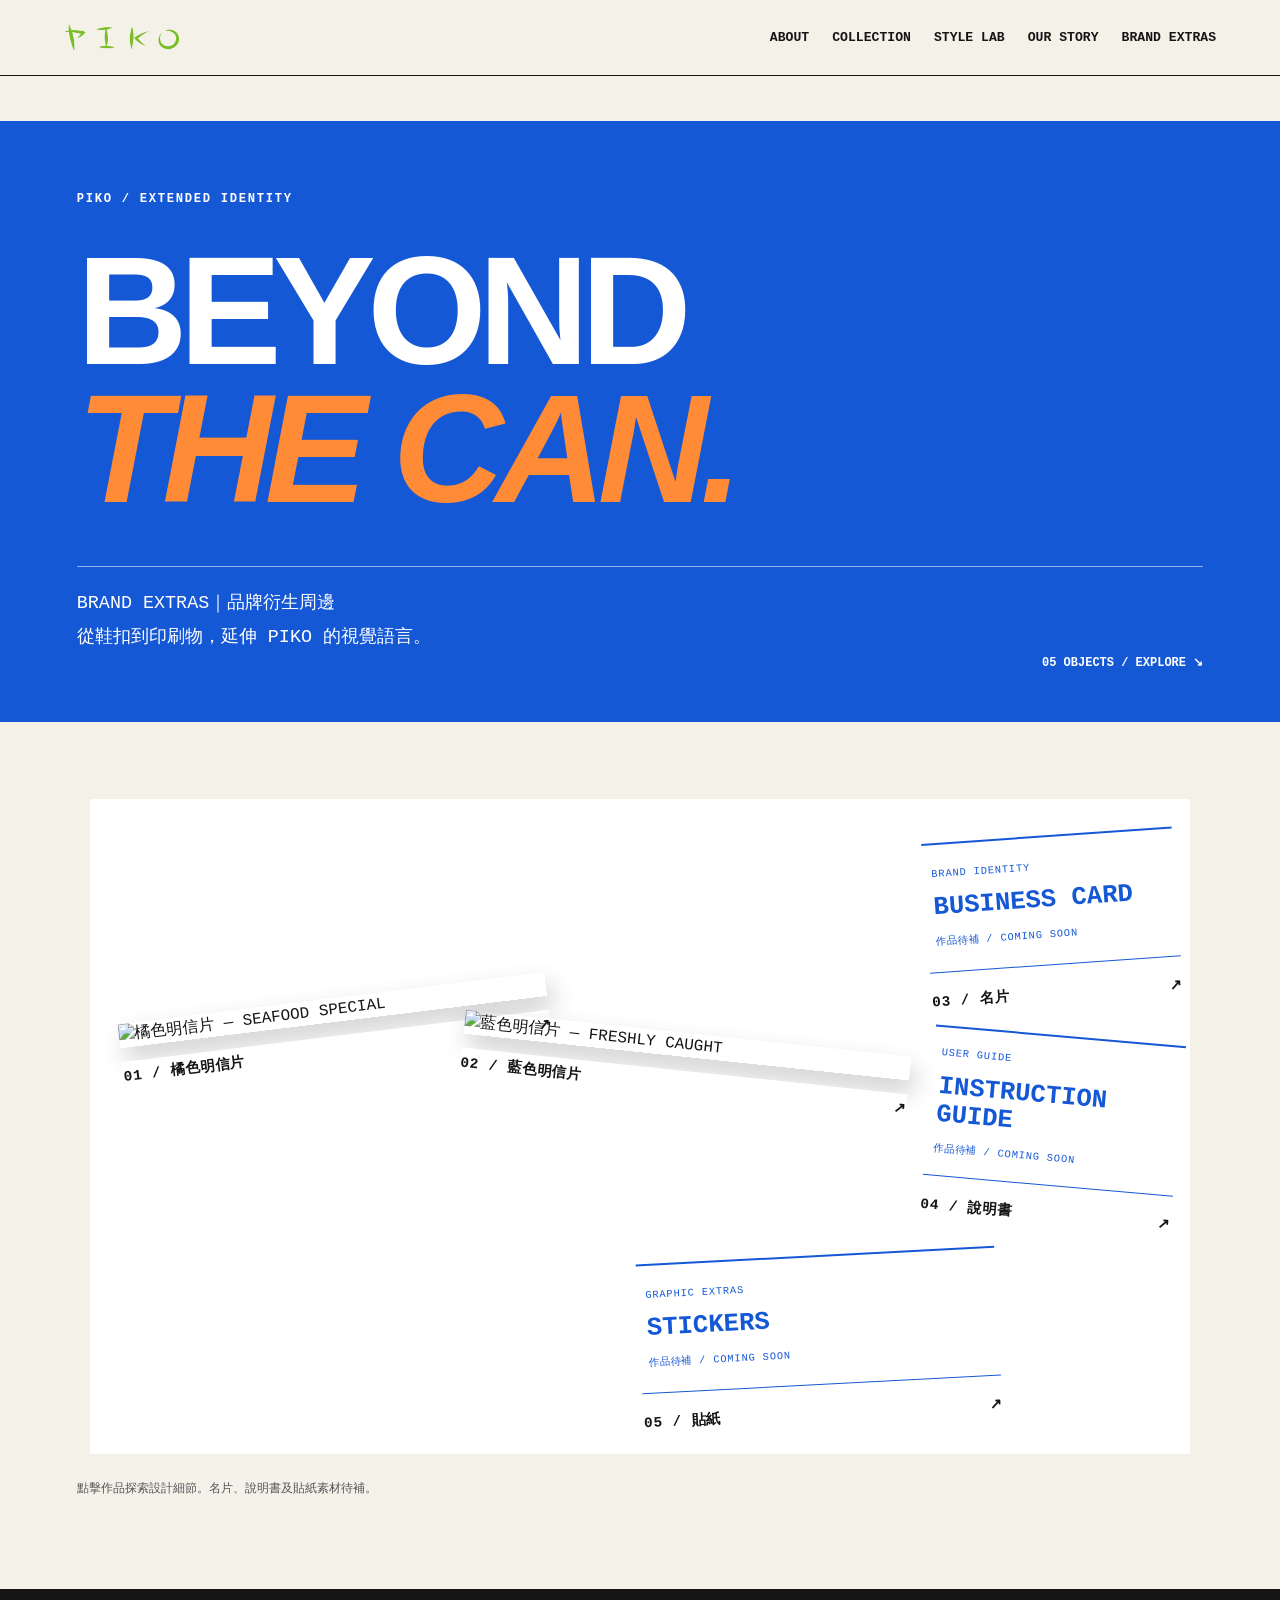
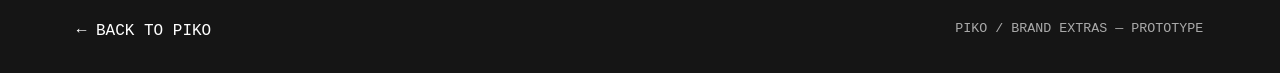
==== commit 16ae59d1: "Add files via upload" ====
--- a/brand-extras.html
+++ b/brand-extras.html
@@ -1 +1 @@
-<!doctype html><html lang="zh-Hant"><head><meta charset="utf-8"><meta name="viewport" content="width=device-width,initial-scale=1"><meta name="theme-color" content="#1558d6"><title>PIKO | BRAND EXTRAS</title><link rel="stylesheet" href="main.css"><script defer src="main.js"></script></head><body class="extras-page"><a class="skip-link" href="#main">跳至主要內容</a><header class="site-header" id="header"><a class="logo" href="index.html" aria-label="PIKO 首頁"><img src="assets/piko-green.png" alt="PIKO"></a><nav class="desktop-nav" aria-label="主選單"><a href="index.html#about">ABOUT</a><a href="index.html#collection">COLLECTION</a><a href="style-lab.html">STYLE LAB</a><a href="index.html#transformation">OUR STORY</a><a href="brand-extras.html" aria-current="page">BRAND EXTRAS</a></nav><button id="menu-toggle" class="menu-toggle" type="button" aria-expanded="false" aria-controls="mobile-nav">MENU ☰</button></header><nav id="mobile-nav" class="mobile-nav" aria-label="手機選單" hidden><a href="index.html#about">ABOUT</a><a href="index.html#collection">COLLECTION</a><a href="style-lab.html">STYLE LAB</a><a href="index.html#transformation">OUR STORY</a><a href="brand-extras.html" aria-current="page">BRAND EXTRAS</a></nav><main id="main" class="extras-main"><div class="extras-intro"><span class="eyebrow">PIKO / EXTENDED IDENTITY</span><h1>BEYOND<br><i>THE CAN.</i></h1><div class="extras-intro-bottom"><p>BRAND EXTRAS｜品牌衍生周邊<br>從鞋扣到印刷物，延伸 PIKO 的視覺語言。</p><span>04 OBJECTS / EXPLORE ↘</span></div></div><section class="extras-showcase" aria-label="品牌周邊展示"><div class="extras-grid" id="extras-grid"></div><p class="extras-placeholder-note">目前為版型示意，尚未放入實際名片、明信片、說明書及貼紙的設計圖。點擊可查看作品介紹。</p></section></main><footer class="footer compact-footer"><a href="index.html">← BACK TO PIKO</a><small>PIKO / BRAND EXTRAS — PROTOTYPE</small></footer><dialog id="extras-modal" class="can-modal extras-modal" aria-labelledby="extras-modal-title"><div class="modal-shell"><button id="extras-close" class="modal-close" type="button" aria-label="關閉介紹視窗">✕</button><div class="modal-image extras-modal-image"><div id="extras-modal-art"></div><span id="extras-modal-count" class="modal-counter"></span></div><div class="modal-info"><span class="eyebrow">PIKO / BRAND EXTRAS</span><h2 id="extras-modal-title"></h2><h3 id="extras-modal-zh"></h3><p id="extras-modal-desc"></p><div class="modal-products"><h3>DESIGN DETAILS</h3><p id="extras-modal-spec"></p></div><div class="modal-actions"><button id="extras-prev" class="btn btn-dark" type="button">← PREV</button><button id="extras-next" class="btn btn-dark" type="button">NEXT →</button></div><p class="small-note">目前展示為示意排版，正式作品圖片、尺寸及材質資料待補。</p></div></div></dialog></body></html>+<!doctype html><html lang="zh-Hant"><head><meta charset="utf-8"><meta name="viewport" content="width=device-width,initial-scale=1"><meta name="theme-color" content="#1558d6"><title>PIKO | BRAND EXTRAS</title><link rel="stylesheet" href="main.css"><script defer src="main.js"></script></head><body class="extras-page"><a class="skip-link" href="#main">跳至主要內容</a><header class="site-header" id="header"><a class="logo" href="index.html" aria-label="PIKO 首頁"><img src="assets/piko-green.png" alt="PIKO"></a><nav class="desktop-nav" aria-label="主選單"><a href="index.html#about">ABOUT</a><a href="index.html#collection">COLLECTION</a><a href="style-lab.html">STYLE LAB</a><a href="index.html#transformation">OUR STORY</a><a href="brand-extras.html" aria-current="page">BRAND EXTRAS</a></nav><button id="menu-toggle" class="menu-toggle" type="button" aria-expanded="false" aria-controls="mobile-nav">MENU ☰</button></header><nav id="mobile-nav" class="mobile-nav" aria-label="手機選單" hidden><a href="index.html#about">ABOUT</a><a href="index.html#collection">COLLECTION</a><a href="style-lab.html">STYLE LAB</a><a href="index.html#transformation">OUR STORY</a><a href="brand-extras.html" aria-current="page">BRAND EXTRAS</a></nav><main id="main" class="extras-main"><div class="extras-intro"><span class="eyebrow">PIKO / EXTENDED IDENTITY</span><h1>BEYOND<br><i>THE CAN.</i></h1><div class="extras-intro-bottom"><p>BRAND EXTRAS｜品牌衍生周邊<br>從鞋扣到印刷物，延伸 PIKO 的視覺語言。</p><span>05 OBJECTS / EXPLORE ↘</span></div></div><section class="extras-showcase" aria-label="品牌周邊展示"><div class="extras-grid" id="extras-grid"></div><p class="extras-placeholder-note">點擊作品探索設計細節。名片、說明書及貼紙素材待補。</p></section></main><footer class="footer compact-footer"><a href="index.html">← BACK TO PIKO</a><small>PIKO / BRAND EXTRAS — PROTOTYPE</small></footer><dialog id="extras-modal" class="can-modal extras-modal" aria-labelledby="extras-modal-title"><div class="modal-shell"><button id="extras-close" class="modal-close" type="button" aria-label="關閉介紹視窗">✕</button><div class="modal-image extras-modal-image"><div id="extras-modal-art"></div><span id="extras-modal-count" class="modal-counter"></span></div><div class="modal-info"><span class="eyebrow">PIKO / BRAND EXTRAS</span><h2 id="extras-modal-title"></h2><h3 id="extras-modal-zh"></h3><p id="extras-modal-desc"></p><div class="modal-products"><h3>DESIGN DETAILS</h3><p id="extras-modal-spec"></p></div><div class="modal-actions"><button id="extras-prev" class="btn btn-dark" type="button">← PREV</button><button id="extras-next" class="btn btn-dark" type="button">NEXT →</button></div><p class="small-note">作品尺寸及材質資料待補。</p></div></div></dialog></body></html>
--- a/main.css
+++ b/main.css
@@ -183,3 +183,19 @@
 .home-extras .extras-grid{max-width:1100px;margin:0 auto}
 .home-extras .extras-placeholder-note{max-width:1100px;margin:22px auto 0}
 @media(max-width:650px){.home-extras{padding:70px 18px}.home-extras-heading h2{font-size:clamp(3rem,13vw,5rem)}}
+/* V1.9.6: editorial print archive */
+.extras-grid.extras-editorial{display:grid;grid-template-columns:repeat(12,minmax(0,1fr));gap:24px 0;align-items:center;padding:36px 12px 24px;isolation:isolate;background:white;max-width:1100px;margin:auto}
+.extra-object{display:flex;flex-direction:column;align-items:stretch;gap:14px;min-width:0;position:relative;border:0;background:none;padding:0;text-align:left;color:#151515;cursor:pointer;transition:transform .25s ease;transform:rotate(var(--tilt,0deg));}
+.extra-object:hover,.extra-object:focus-visible{transform:translateY(-10px) rotate(0);z-index:5;outline-offset:6px}
+.extra-object--0{grid-column:1/6;grid-row:1/3;--tilt:-7deg;z-index:1;margin:0 0 0 18px}
+.extra-object--1{grid-column:5/10;grid-row:1/3;--tilt:6deg;z-index:2;margin-top:70px}
+.extra-object--2{grid-column:10/13;grid-row:1;--tilt:-4deg;margin-left:18px}
+.extra-object--3{grid-column:10/13;grid-row:2;--tilt:5deg;margin-left:18px}
+.extra-object--4{grid-column:7/11;grid-row:3;--tilt:-3deg}
+.extra-print{display:block;width:100%;height:auto;object-fit:contain;box-shadow:5px 12px 24px #0003}
+.extra-label{font-size:clamp(.7rem,1.2vw,.9rem);font-weight:800;letter-spacing:.06em;display:flex;justify-content:space-between;background:white;padding:5px 0}
+.extra-pending{display:flex;flex-direction:column;gap:12px;justify-content:center;min-height:130px;padding:18px 8px;border-top:2px solid #1558d6;border-bottom:1px solid #1558d6;color:#1558d6;overflow-wrap:anywhere}
+.extra-pending strong{font-size:clamp(1rem,2vw,1.7rem);line-height:1.1}.extra-pending span,.extra-pending small{font-size:.65rem;letter-spacing:.08em}
+.extras-modal-image>#extras-modal-art{display:grid;place-items:center;padding:20px;background:#f5f3ef;min-height:0;height:auto}.extras-modal-image .extra-print{width:auto;max-width:100%;max-height:65vh;object-fit:contain;box-shadow:0 8px 20px #0002}.extras-modal-image .extra-pending{width:85%}
+@media(max-width:767px){.extras-grid.extras-editorial{grid-template-columns:repeat(6,minmax(0,1fr));padding:20px 8px;gap:28px 0}.extra-object--0{grid-column:1/4;grid-row:1;margin:0;--tilt:-4deg}.extra-object--1{grid-column:3/7;grid-row:1;margin:35px 8px 0 0;--tilt:4deg}.extra-object--2{grid-column:1/4;grid-row:2;margin:0 12px 0 0}.extra-object--3{grid-column:4/7;grid-row:2;margin:0}.extra-object--4{grid-column:2/6;grid-row:3}.extras-modal-image .extra-print{max-height:48vh}.extra-label{letter-spacing:0}}
+@media(prefers-reduced-motion:reduce){.extra-object{transition:none}}
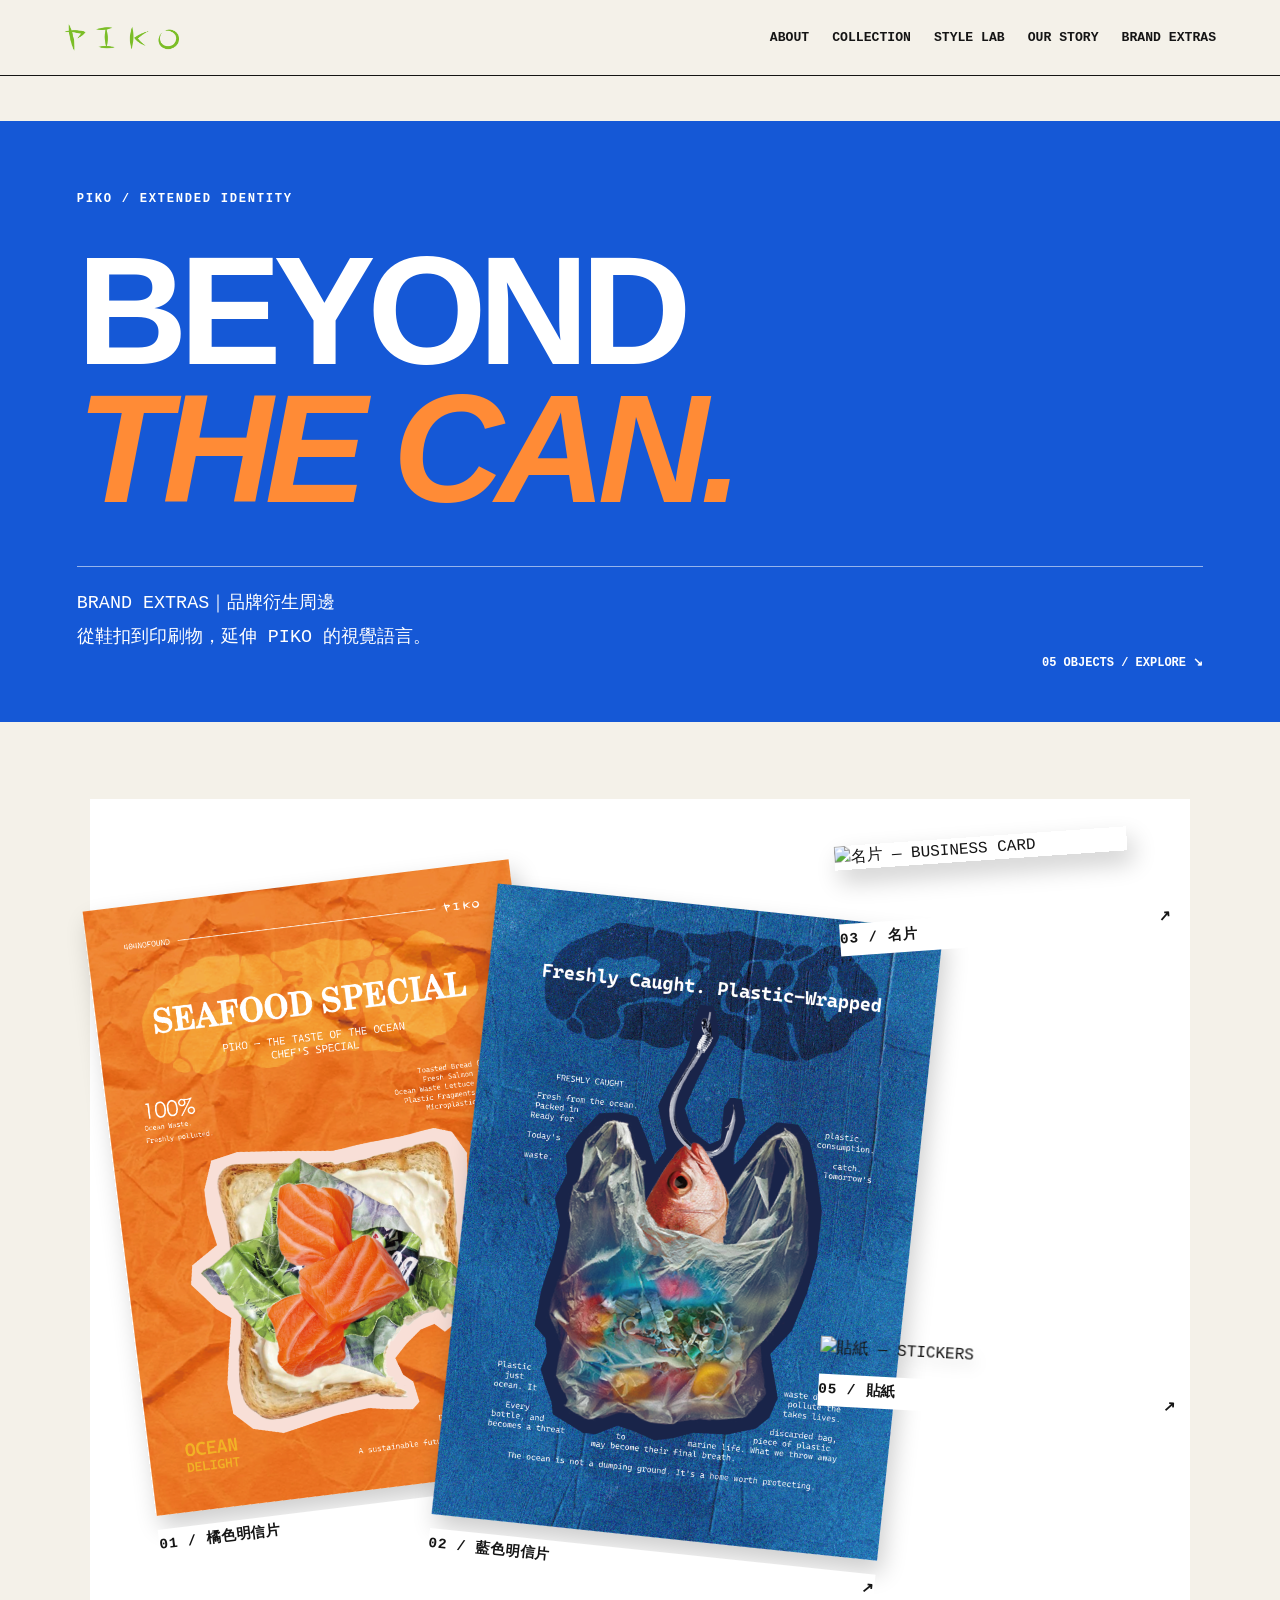
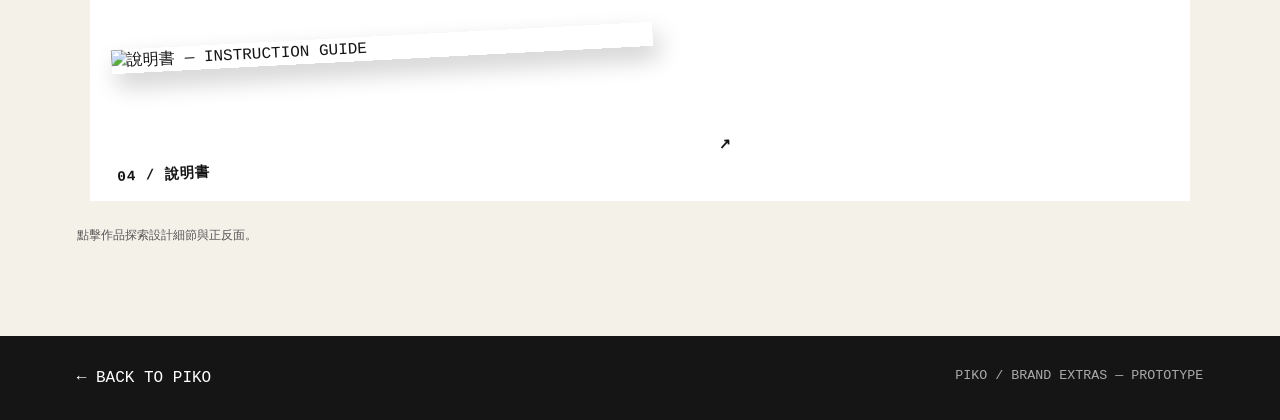
==== commit 8237334d: "Add files via upload" ====
--- a/brand-extras.html
+++ b/brand-extras.html
@@ -1 +1 @@
-<!doctype html><html lang="zh-Hant"><head><meta charset="utf-8"><meta name="viewport" content="width=device-width,initial-scale=1"><meta name="theme-color" content="#1558d6"><title>PIKO | BRAND EXTRAS</title><link rel="stylesheet" href="main.css"><script defer src="main.js"></script></head><body class="extras-page"><a class="skip-link" href="#main">跳至主要內容</a><header class="site-header" id="header"><a class="logo" href="index.html" aria-label="PIKO 首頁"><img src="assets/piko-green.png" alt="PIKO"></a><nav class="desktop-nav" aria-label="主選單"><a href="index.html#about">ABOUT</a><a href="index.html#collection">COLLECTION</a><a href="style-lab.html">STYLE LAB</a><a href="index.html#transformation">OUR STORY</a><a href="brand-extras.html" aria-current="page">BRAND EXTRAS</a></nav><button id="menu-toggle" class="menu-toggle" type="button" aria-expanded="false" aria-controls="mobile-nav">MENU ☰</button></header><nav id="mobile-nav" class="mobile-nav" aria-label="手機選單" hidden><a href="index.html#about">ABOUT</a><a href="index.html#collection">COLLECTION</a><a href="style-lab.html">STYLE LAB</a><a href="index.html#transformation">OUR STORY</a><a href="brand-extras.html" aria-current="page">BRAND EXTRAS</a></nav><main id="main" class="extras-main"><div class="extras-intro"><span class="eyebrow">PIKO / EXTENDED IDENTITY</span><h1>BEYOND<br><i>THE CAN.</i></h1><div class="extras-intro-bottom"><p>BRAND EXTRAS｜品牌衍生周邊<br>從鞋扣到印刷物，延伸 PIKO 的視覺語言。</p><span>05 OBJECTS / EXPLORE ↘</span></div></div><section class="extras-showcase" aria-label="品牌周邊展示"><div class="extras-grid" id="extras-grid"></div><p class="extras-placeholder-note">點擊作品探索設計細節。名片、說明書及貼紙素材待補。</p></section></main><footer class="footer compact-footer"><a href="index.html">← BACK TO PIKO</a><small>PIKO / BRAND EXTRAS — PROTOTYPE</small></footer><dialog id="extras-modal" class="can-modal extras-modal" aria-labelledby="extras-modal-title"><div class="modal-shell"><button id="extras-close" class="modal-close" type="button" aria-label="關閉介紹視窗">✕</button><div class="modal-image extras-modal-image"><div id="extras-modal-art"></div><span id="extras-modal-count" class="modal-counter"></span></div><div class="modal-info"><span class="eyebrow">PIKO / BRAND EXTRAS</span><h2 id="extras-modal-title"></h2><h3 id="extras-modal-zh"></h3><p id="extras-modal-desc"></p><div class="modal-products"><h3>DESIGN DETAILS</h3><p id="extras-modal-spec"></p></div><div class="modal-actions"><button id="extras-prev" class="btn btn-dark" type="button">← PREV</button><button id="extras-next" class="btn btn-dark" type="button">NEXT →</button></div><p class="small-note">作品尺寸及材質資料待補。</p></div></div></dialog></body></html>+<!doctype html><html lang="zh-Hant"><head><meta charset="utf-8"><meta name="viewport" content="width=device-width,initial-scale=1"><meta name="theme-color" content="#1558d6"><title>PIKO | BRAND EXTRAS</title><link rel="stylesheet" href="main.css"><script defer src="main.js"></script></head><body class="extras-page"><a class="skip-link" href="#main">跳至主要內容</a><header class="site-header" id="header"><a class="logo" href="index.html?resume=home#home" aria-label="PIKO 首頁"><img src="assets/piko-green.png" alt="PIKO"></a><nav class="desktop-nav" aria-label="主選單"><a href="index.html?resume=about#about">ABOUT</a><a href="index.html?resume=collection#collection">COLLECTION</a><a href="style-lab.html">STYLE LAB</a><a href="index.html?resume=transformation#transformation">OUR STORY</a><a href="brand-extras.html" aria-current="page">BRAND EXTRAS</a></nav><button id="menu-toggle" class="menu-toggle" type="button" aria-expanded="false" aria-controls="mobile-nav">MENU ☰</button></header><nav id="mobile-nav" class="mobile-nav" aria-label="手機選單" hidden><a href="index.html?resume=about#about">ABOUT</a><a href="index.html?resume=collection#collection">COLLECTION</a><a href="style-lab.html">STYLE LAB</a><a href="index.html?resume=transformation#transformation">OUR STORY</a><a href="brand-extras.html" aria-current="page">BRAND EXTRAS</a></nav><main id="main" class="extras-main"><div class="extras-intro"><span class="eyebrow">PIKO / EXTENDED IDENTITY</span><h1>BEYOND<br><i>THE CAN.</i></h1><div class="extras-intro-bottom"><p>BRAND EXTRAS｜品牌衍生周邊<br>從鞋扣到印刷物，延伸 PIKO 的視覺語言。</p><span>05 OBJECTS / EXPLORE ↘</span></div></div><section class="extras-showcase" aria-label="品牌周邊展示"><div class="extras-grid" id="extras-grid"></div><p class="extras-placeholder-note">點擊作品探索設計細節與正反面。</p></section></main><footer class="footer compact-footer"><a href="index.html?resume=extras#extras">← BACK TO PIKO</a><small>PIKO / BRAND EXTRAS — PROTOTYPE</small></footer><dialog id="extras-modal" class="can-modal extras-modal" aria-labelledby="extras-modal-title"><div class="modal-shell"><button id="extras-close" class="modal-close" type="button" aria-label="關閉介紹視窗">✕</button><div class="modal-image extras-modal-image"><div id="extras-modal-art"></div><span id="extras-modal-count" class="modal-counter"></span></div><div class="modal-info"><span class="eyebrow">PIKO / BRAND EXTRAS</span><h2 id="extras-modal-title"></h2><h3 id="extras-modal-zh"></h3><p id="extras-modal-desc"></p><div class="modal-products"><h3>DESIGN DETAILS</h3><p id="extras-modal-spec"></p></div><div class="modal-actions"><button id="extras-prev" class="btn btn-dark" type="button">← PREV</button><button id="extras-next" class="btn btn-dark" type="button">NEXT →</button></div><p class="small-note">作品尺寸及材質資料待補。</p></div></div></dialog></body></html>
--- a/main.css
+++ b/main.css
@@ -199,3 +199,59 @@
 .extras-modal-image>#extras-modal-art{display:grid;place-items:center;padding:20px;background:#f5f3ef;min-height:0;height:auto}.extras-modal-image .extra-print{width:auto;max-width:100%;max-height:65vh;object-fit:contain;box-shadow:0 8px 20px #0002}.extras-modal-image .extra-pending{width:85%}
 @media(max-width:767px){.extras-grid.extras-editorial{grid-template-columns:repeat(6,minmax(0,1fr));padding:20px 8px;gap:28px 0}.extra-object--0{grid-column:1/4;grid-row:1;margin:0;--tilt:-4deg}.extra-object--1{grid-column:3/7;grid-row:1;margin:35px 8px 0 0;--tilt:4deg}.extra-object--2{grid-column:1/4;grid-row:2;margin:0 12px 0 0}.extra-object--3{grid-column:4/7;grid-row:2;margin:0}.extra-object--4{grid-column:2/6;grid-row:3}.extras-modal-image .extra-print{max-height:48vh}.extra-label{letter-spacing:0}}
 @media(prefers-reduced-motion:reduce){.extra-object{transition:none}}
+
+/* V1.9.7: stationary photographic can, independently peeled lid. */
+.loader-product{animation:none;perspective:none}.loader-product canvas{display:block;width:100%;height:100%;object-fit:contain}
+
+.loader-product{touch-action:none;cursor:ew-resize;outline-offset:5px}.loader-product canvas{pointer-events:none}.loader-hint{font-size:.75rem;text-align:center;margin:0 0 14px;color:#fff;line-height:1.5}
+/* V1.9.9: fish bridges the opening can and the hero. */
+.intro-flying-fish{position:fixed;z-index:901;object-fit:contain;pointer-events:none;max-width:none;transform-origin:center;}
+/* V2.0.2 */
+.shelf-can:nth-child(-n+3){top:10%}
+.shelf-name{position:absolute;left:calc(18.8% + var(--col)*31.2%);top:calc(39.1% + var(--row)*31.9%);transform:translate(-50%,-50%);font-family:monospace;font-weight:800;font-size:clamp(12px,2.5vw,32px);letter-spacing:.14em;color:#151515;z-index:2;pointer-events:none;line-height:1}
+.extra-stack{display:block;position:relative;padding:0 12% 12% 0;isolation:isolate}.extra-stack .extra-back{position:absolute;width:88%;height:auto;right:0;bottom:0;transform:rotate(5deg);box-shadow:3px 5px 14px #0003;z-index:-1}.extra-stack .extra-print{position:relative}.extra-object:hover .extra-back{transform:translate(5%,5%) rotate(8deg)}
+.extra-object--2{grid-column:9/13;grid-row:1;margin:0 8px 0 18px}.extra-object--3{grid-column:1/8;grid-row:3;margin:25px 0 0 12px;--tilt:-3deg}.extra-object--4{grid-column:9/13;grid-row:2/4;margin:15px 0 0;--tilt:3deg}.extra-object--4 .extra-print{box-shadow:none}.extra-side-controls{display:flex;gap:8px;flex-wrap:wrap;justify-content:center;margin-top:10px}.extra-side-controls button,.extra-full{font:inherit;font-size:.8rem;padding:7px 10px;border:1px solid #1558d6;background:white;color:#1558d6;cursor:pointer}.extra-full{margin-top:8px}.extras-modal-image>#extras-modal-art{overflow:auto;max-height:75vh}
+@media(max-width:767px){.extra-object--2{grid-column:1/4;grid-row:2;margin:0 10px 0 0}.extra-object--4{grid-column:4/7;grid-row:2;margin:0}.extra-object--3{grid-column:1/7;grid-row:3;margin:8px 12px}.shelf-name{font-size:clamp(9px,2.5vw,20px)}}
+
+/* V2.0.4: restore V2.0.2 composition; business cards remain above other prints. */
+.extras-editorial .extra-object--2{z-index:30}
+.extras-editorial .extra-object--2:hover,.extras-editorial .extra-object--2:focus-visible{z-index:31}
+.extra-object--4 .extra-print{box-shadow:none;filter:drop-shadow(3px 8px 7px #0002)}
+.about-image{box-shadow:none}
+.about-image img{display:block;width:100%;height:auto;object-fit:contain;filter:drop-shadow(5px 9px 8px #0003)}
+
+/* V2.0.5: stickers above cards, guide above postcards; preserve layout. */
+.extras-editorial .extra-object--3{z-index:10}
+.extras-editorial .extra-object--3:hover,.extras-editorial .extra-object--3:focus-visible{z-index:11}
+.extras-editorial .extra-object--4{z-index:40}
+.extras-editorial .extra-object--4:hover,.extras-editorial .extra-object--4:focus-visible{z-index:41}
+
+/* v2.1 collection + style lab asset updates */
+.modal-item-grid{display:grid;grid-template-columns:repeat(auto-fit,minmax(120px,1fr));gap:12px}
+.product-card{display:flex;flex-direction:column;gap:8px;min-width:0}
+.product-thumb{aspect-ratio:1;background:#fff;border:1px solid #1112;border-radius:18px;padding:10px;display:grid;place-items:center}
+.product-thumb img{width:100%;height:100%;object-fit:contain}
+.product-name{font-size:.75rem;font-weight:700;line-height:1.4}
+.charm-palette{grid-template-columns:repeat(3,minmax(0,1fr));gap:10px}
+.charm-item{min-height:128px;align-items:stretch;justify-content:flex-start;padding:10px;border-radius:16px}
+.charm-thumb{display:grid;place-items:center;aspect-ratio:1;background:#fff;border-radius:14px;padding:8px;border:1px solid #1111}
+.charm-thumb img{width:100%;height:100%;object-fit:contain}
+.charm-item small{font-size:.68rem;line-height:1.35;text-align:center}
+.shoe-hole .placed-charm{position:absolute;left:50%;top:50%;transform:translate(-50%,-50%);width:250%;height:250%;object-fit:contain;filter:drop-shadow(0 2px 2px #0005);pointer-events:none}
+.shoe-hole:has(.placed-charm){overflow:visible}
+@media(max-width:767px){.modal-item-grid{grid-template-columns:repeat(3,minmax(0,1fr))}.charm-palette{grid-template-columns:repeat(3,minmax(0,1fr))}.charm-item{min-height:112px;padding:8px}.product-name{font-size:.7rem}}
+@media(max-width:420px){.modal-item-grid{grid-template-columns:repeat(2,minmax(0,1fr))}}
+/* V2.1.1: keep the original mapped holes and allow charm artwork to extend beyond the hole. */
+.shoe-hole img.placed-charm{max-width:none;width:268.3%;height:268.3%;object-fit:contain}
+
+/* V2.1.2 */
+.shoe-hole img.placed-charm{width:200%;height:200%;max-width:none;object-fit:contain}
+.compare-after .material-art{width:76%;height:76%;overflow:visible}
+.after-charms{width:100%;height:100%;display:flex;align-items:center;justify-content:center;gap:2%;flex-wrap:wrap;pointer-events:none}
+.after-charms img{width:29%;height:46%;object-fit:contain;filter:drop-shadow(3px 5px 4px #0002)}
+.after-charms img:nth-child(odd){transform:rotate(-7deg)}
+.after-charms img:nth-child(even){transform:rotate(7deg)}
+.after-count-1 img{width:55%;height:90%}
+.after-count-4{display:grid;grid-template-columns:repeat(2,minmax(0,1fr));grid-template-rows:repeat(2,minmax(0,1fr));max-width:520px;gap:0 5%}
+.after-count-4 img{width:100%;height:100%;min-height:0}
+.compare-after>span{z-index:1}
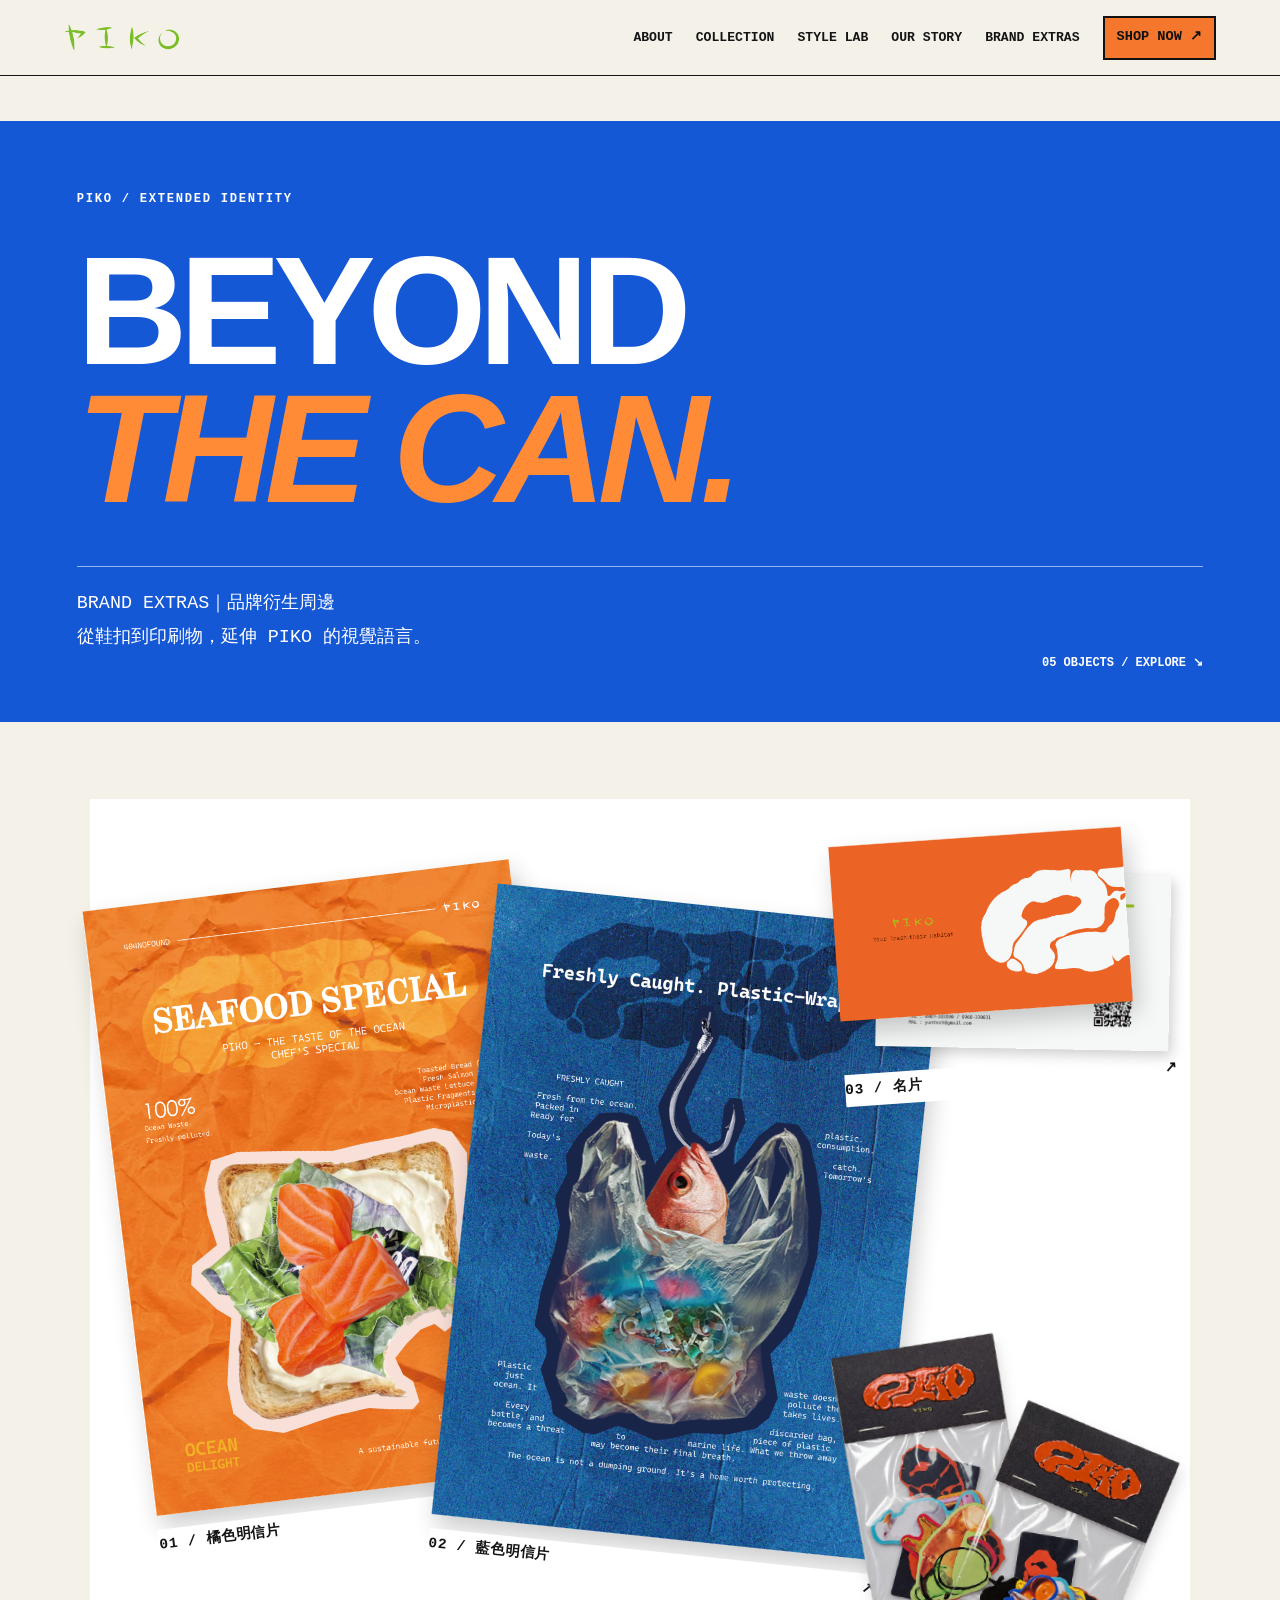
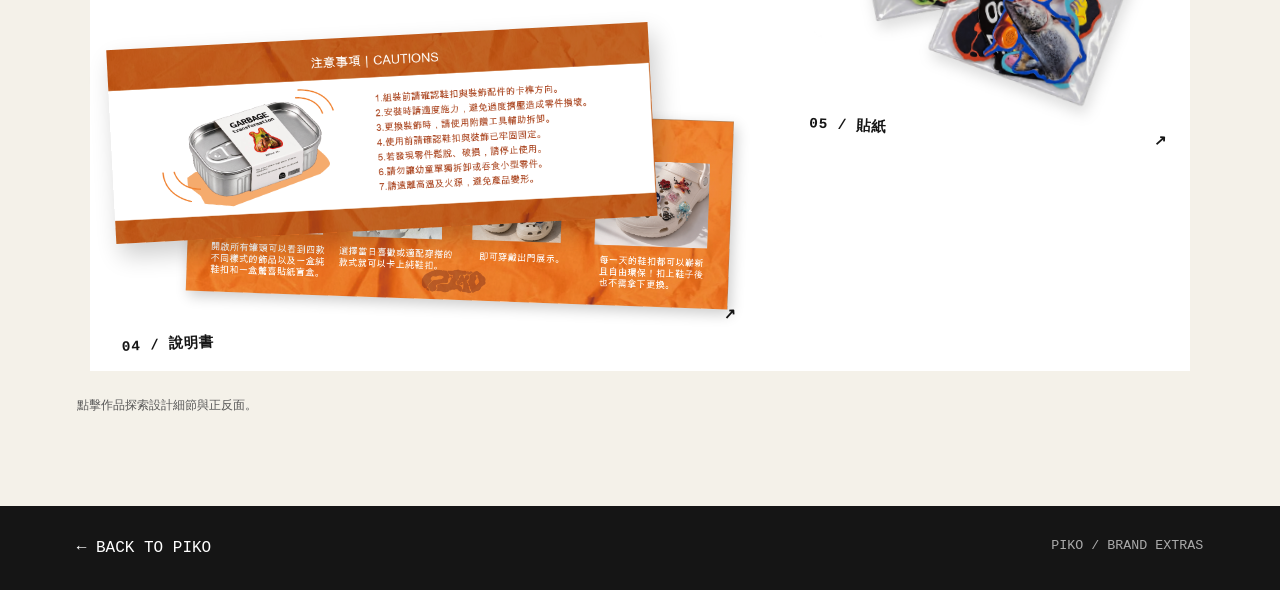
==== commit 0375b90b: "Add files via upload" ====
--- a/brand-extras.html
+++ b/brand-extras.html
@@ -1 +1 @@
-<!doctype html><html lang="zh-Hant"><head><meta charset="utf-8"><meta name="viewport" content="width=device-width,initial-scale=1"><meta name="theme-color" content="#1558d6"><title>PIKO | BRAND EXTRAS</title><link rel="stylesheet" href="main.css"><script defer src="main.js"></script></head><body class="extras-page"><a class="skip-link" href="#main">跳至主要內容</a><header class="site-header" id="header"><a class="logo" href="index.html?resume=home#home" aria-label="PIKO 首頁"><img src="assets/piko-green.png" alt="PIKO"></a><nav class="desktop-nav" aria-label="主選單"><a href="index.html?resume=about#about">ABOUT</a><a href="index.html?resume=collection#collection">COLLECTION</a><a href="style-lab.html">STYLE LAB</a><a href="index.html?resume=transformation#transformation">OUR STORY</a><a href="brand-extras.html" aria-current="page">BRAND EXTRAS</a></nav><button id="menu-toggle" class="menu-toggle" type="button" aria-expanded="false" aria-controls="mobile-nav">MENU ☰</button></header><nav id="mobile-nav" class="mobile-nav" aria-label="手機選單" hidden><a href="index.html?resume=about#about">ABOUT</a><a href="index.html?resume=collection#collection">COLLECTION</a><a href="style-lab.html">STYLE LAB</a><a href="index.html?resume=transformation#transformation">OUR STORY</a><a href="brand-extras.html" aria-current="page">BRAND EXTRAS</a></nav><main id="main" class="extras-main"><div class="extras-intro"><span class="eyebrow">PIKO / EXTENDED IDENTITY</span><h1>BEYOND<br><i>THE CAN.</i></h1><div class="extras-intro-bottom"><p>BRAND EXTRAS｜品牌衍生周邊<br>從鞋扣到印刷物，延伸 PIKO 的視覺語言。</p><span>05 OBJECTS / EXPLORE ↘</span></div></div><section class="extras-showcase" aria-label="品牌周邊展示"><div class="extras-grid" id="extras-grid"></div><p class="extras-placeholder-note">點擊作品探索設計細節與正反面。</p></section></main><footer class="footer compact-footer"><a href="index.html?resume=extras#extras">← BACK TO PIKO</a><small>PIKO / BRAND EXTRAS — PROTOTYPE</small></footer><dialog id="extras-modal" class="can-modal extras-modal" aria-labelledby="extras-modal-title"><div class="modal-shell"><button id="extras-close" class="modal-close" type="button" aria-label="關閉介紹視窗">✕</button><div class="modal-image extras-modal-image"><div id="extras-modal-art"></div><span id="extras-modal-count" class="modal-counter"></span></div><div class="modal-info"><span class="eyebrow">PIKO / BRAND EXTRAS</span><h2 id="extras-modal-title"></h2><h3 id="extras-modal-zh"></h3><p id="extras-modal-desc"></p><div class="modal-products"><h3>DESIGN DETAILS</h3><p id="extras-modal-spec"></p></div><div class="modal-actions"><button id="extras-prev" class="btn btn-dark" type="button">← PREV</button><button id="extras-next" class="btn btn-dark" type="button">NEXT →</button></div><p class="small-note">作品尺寸及材質資料待補。</p></div></div></dialog></body></html>+<!doctype html><html lang="zh-Hant"><head><meta charset="utf-8"><meta name="viewport" content="width=device-width,initial-scale=1"><meta name="theme-color" content="#1558d6"><title>PIKO | BRAND EXTRAS</title><link rel="stylesheet" href="main.css"><link rel="stylesheet" href="shop.css"><script defer src="main.js"></script></head><body class="extras-page"><a class="skip-link" href="#main">跳至主要內容</a><header class="site-header" id="header"><a class="logo" href="index.html?resume=home#home" aria-label="PIKO 首頁"><img src="assets/piko-green.png" alt="PIKO"></a><nav class="desktop-nav" aria-label="主選單"><a href="index.html?resume=about#about">ABOUT</a><a href="index.html?resume=collection#collection">COLLECTION</a><a href="style-lab.html">STYLE LAB</a><a href="index.html?resume=transformation#transformation">OUR STORY</a><a href="brand-extras.html" aria-current="page">BRAND EXTRAS</a><a class="shop-entry" href="shop.html">SHOP NOW ↗</a></nav><button id="menu-toggle" class="menu-toggle" type="button" aria-expanded="false" aria-controls="mobile-nav">MENU ☰</button></header><nav id="mobile-nav" class="mobile-nav" aria-label="手機選單" hidden><a href="index.html?resume=about#about">ABOUT</a><a href="index.html?resume=collection#collection">COLLECTION</a><a href="style-lab.html">STYLE LAB</a><a href="index.html?resume=transformation#transformation">OUR STORY</a><a href="brand-extras.html" aria-current="page">BRAND EXTRAS</a><a class="shop-entry" href="shop.html">SHOP NOW ↗</a></nav><main id="main" class="extras-main"><div class="extras-intro"><span class="eyebrow">PIKO / EXTENDED IDENTITY</span><h1>BEYOND<br><i>THE CAN.</i></h1><div class="extras-intro-bottom"><p>BRAND EXTRAS｜品牌衍生周邊<br>從鞋扣到印刷物，延伸 PIKO 的視覺語言。</p><span>05 OBJECTS / EXPLORE ↘</span></div></div><section class="extras-showcase" aria-label="品牌周邊展示"><div class="extras-grid" id="extras-grid"></div><p class="extras-placeholder-note">點擊作品探索設計細節與正反面。</p></section></main><footer class="footer compact-footer"><a href="index.html?resume=extras#extras">← BACK TO PIKO</a><small>PIKO / BRAND EXTRAS</small></footer><dialog id="extras-modal" class="can-modal extras-modal" aria-labelledby="extras-modal-title"><div class="modal-shell"><button id="extras-close" class="modal-close" type="button" aria-label="關閉介紹視窗">✕</button><div class="modal-image extras-modal-image"><div id="extras-modal-art"></div><span id="extras-modal-count" class="modal-counter"></span></div><div class="modal-info"><span class="eyebrow">PIKO / BRAND EXTRAS</span><h2 id="extras-modal-title"></h2><h3 id="extras-modal-zh"></h3><p id="extras-modal-desc"></p><div class="modal-products"><h3>DESIGN DETAILS</h3><p id="extras-modal-spec"></p></div><div class="modal-actions"><button id="extras-prev" class="btn btn-dark" type="button">← PREV</button><button id="extras-next" class="btn btn-dark" type="button">NEXT →</button></div></div></div></dialog></body></html>
--- a/shop.css
+++ b/shop.css
@@ -0,0 +1,3 @@
+.shop-entry{display:inline-flex;align-items:center;justify-content:center;gap:8px;background:#f4772d;color:#111;border:2px solid #111;padding:12px 18px;font-weight:900;line-height:1.2;font-size:.85rem;text-decoration:none;cursor:pointer;min-height:44px}.shop-entry:hover{background:#111;color:#f4772d;text-decoration:none!important}.shop-entry:disabled{opacity:.45;cursor:not-allowed}.desktop-nav .shop-entry{padding:8px 12px;align-self:center}.lab-shop{margin-top:12px;width:100%}.lab-mobile-shop{display:none}#modal-shop{margin-top:12px;align-self:flex-start}.shop-page{background:#f4f1e9}.shop-hero{background:#1558d6;color:white;padding:clamp(40px,8vw,120px) 6%}.shop-hero h1{margin:20px 0;font-size:clamp(4rem,13vw,11rem)}.demo-label{font-size:.8rem;letter-spacing:.06em}.shop-plans{display:grid;grid-template-columns:1fr 1fr;border-bottom:2px solid #111}.shop-plans article{padding:clamp(24px,5vw,65px);display:flex;flex-direction:column;align-items:flex-start;gap:14px}.shop-plans article:first-child{background:#f4f1e9;border-right:2px solid #111}.shop-plans article:last-child{background:#f4772d}.shop-plans h2,.shop-pick h2{font-size:clamp(2.8rem,6vw,6rem);margin:12px 0}.shop-price{font-size:2rem;font-weight:900}.gift-art{display:grid;grid-template-columns:repeat(3,1fr);width:100%;gap:6px}.gift-art img{width:100%;aspect-ratio:1.5;object-fit:contain}.shop-pick{padding:60px 6%}.shop-products{display:grid;grid-template-columns:repeat(5,minmax(0,1fr));gap:12px}.shop-product{border:1px solid #111;background:#fff;padding:10px;display:flex;flex-direction:column;gap:8px}.shop-product img{width:100%;aspect-ratio:1;object-fit:contain}.shop-product strong{font-size:.75rem;min-height:2.2em}.qty{display:flex;align-items:center;justify-content:space-between;gap:6px}.qty button{border:1px solid #111;background:#f4f1e9;min-width:38px;min-height:38px;font-size:1.1rem}.qty button:disabled{opacity:.35}.selection-bar{position:sticky;bottom:0;background:#111;color:white;padding:16px;margin-top:20px;display:flex;align-items:center;justify-content:space-between;gap:12px;z-index:5}.selection-bar p{margin:0;font-size:.8rem}.adjust-options{display:flex;gap:8px;flex-wrap:wrap;margin:12px 0}.adjust-options button{padding:9px;border:1px solid #111;background:white}.basket-dialog,.order-dialog{border:2px solid #111;background:#f4f1e9;color:#111;padding:24px;max-height:95dvh;overflow:auto}.basket-dialog{margin:0 0 0 auto;height:100dvh;width:min(480px,100%);max-width:100%}.basket-dialog::backdrop,.order-dialog::backdrop{background:#0009}.basket-head{display:flex;align-items:center;justify-content:space-between;background:#1558d6;color:white;padding:20px;margin:-24px -24px 20px}.basket-head h2,.order-dialog h2{font-size:2.5rem;margin:12px 0}.basket-head button,.order-close{font-size:1.8rem;border:0;background:none;color:inherit}.basket-line{border-bottom:1px solid #111;padding:16px 0}.basket-line h3{margin:0 0 10px}.basket-line img{width:42px;height:42px;object-fit:contain}.basket-line .mini-row{display:flex;align-items:center;gap:8px;font-size:.75rem}.basket-total{display:flex;justify-content:space-between;padding:20px 0;font-size:1.2rem}.order-dialog{width:min(480px,94vw);background:white}.order-dialog label{display:grid;gap:6px;margin:15px 0;font-size:.85rem;font-weight:700}.order-dialog input,.order-dialog select{padding:10px;border:1px solid #111;width:100%}.order-close{float:right}.receipt-lines{border-block:2px dashed #111;padding:14px 0;margin:20px 0}.receipt-lines p{margin:5px 0}.receipt-barcode{height:42px;background:repeating-linear-gradient(90deg,#111 0 2px,#fff 2px 4px,#111 4px 5px,#fff 5px 9px);margin:16px 0}.shop-page .logo img{max-width:90px}@media(max-width:767px){.lab-mobile-shop{display:inline-flex;font-size:.65rem;padding:8px}.shop-plans{grid-template-columns:1fr}.shop-plans article:first-child{border-right:0;border-bottom:2px solid #111}.shop-products{grid-template-columns:repeat(3,minmax(0,1fr));gap:6px}.shop-product{padding:6px}.qty button{min-width:30px}.shop-entry{padding:10px;font-size:.72rem}.shop-page .site-header{gap:8px}.shop-page .nav-back{font-size:.65rem}}
+/* V2.2.1 navigation and checkout refinements */
+.desktop-nav{align-items:center}.desktop-nav>a{align-self:center}.site-header>.logo{display:flex;align-items:center}.order-dialog label[hidden]{display:none}.order-dialog textarea{font:inherit;padding:10px;border:1px solid #111;width:100%;resize:vertical}.checkout-notice{display:block;font-size:.7rem;color:#666;line-height:1.5;margin:12px 0 0}.order-dialog #order-summary{border-block:1px solid #111;padding:12px 0;margin:20px 0}.order-dialog #order-summary p{overflow-wrap:anywhere}
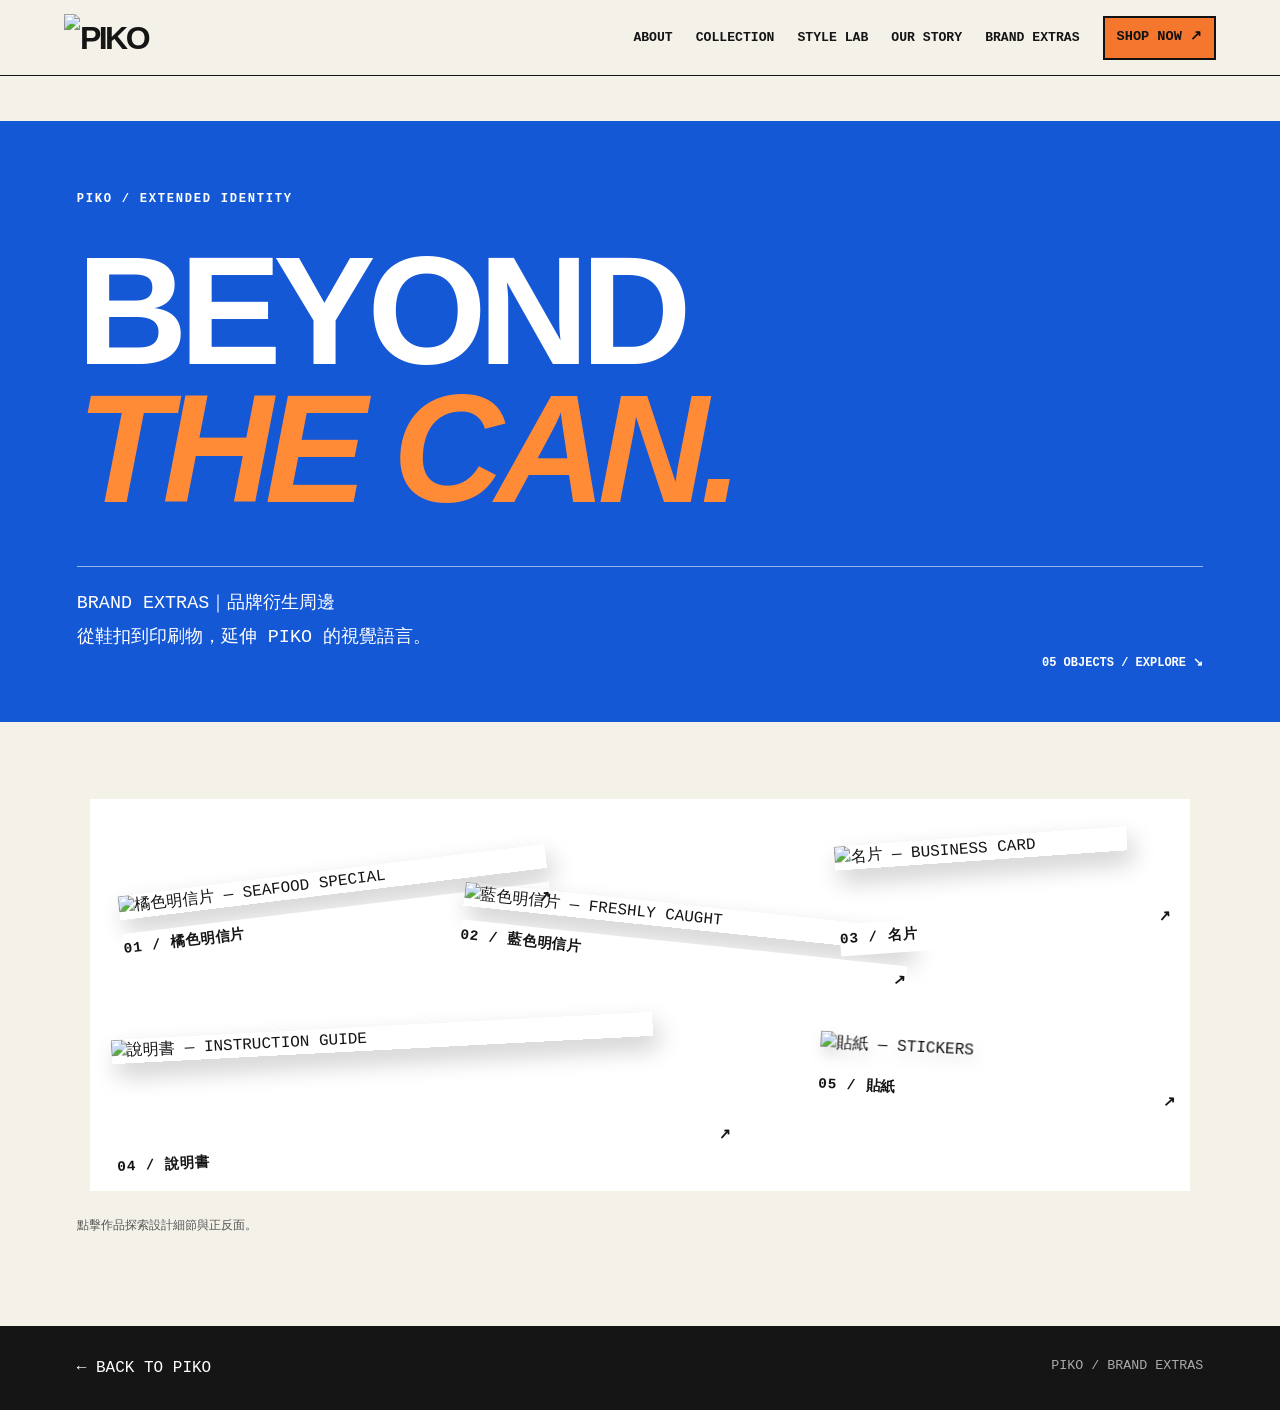
==== commit 94b3ee91: "Add files via upload" ====
--- a/brand-extras.html
+++ b/brand-extras.html
@@ -1 +1 @@
-<!doctype html><html lang="zh-Hant"><head><meta charset="utf-8"><meta name="viewport" content="width=device-width,initial-scale=1"><meta name="theme-color" content="#1558d6"><title>PIKO | BRAND EXTRAS</title><link rel="stylesheet" href="main.css"><link rel="stylesheet" href="shop.css"><script defer src="main.js"></script></head><body class="extras-page"><a class="skip-link" href="#main">跳至主要內容</a><header class="site-header" id="header"><a class="logo" href="index.html?resume=home#home" aria-label="PIKO 首頁"><img src="assets/piko-green.png" alt="PIKO"></a><nav class="desktop-nav" aria-label="主選單"><a href="index.html?resume=about#about">ABOUT</a><a href="index.html?resume=collection#collection">COLLECTION</a><a href="style-lab.html">STYLE LAB</a><a href="index.html?resume=transformation#transformation">OUR STORY</a><a href="brand-extras.html" aria-current="page">BRAND EXTRAS</a><a class="shop-entry" href="shop.html">SHOP NOW ↗</a></nav><button id="menu-toggle" class="menu-toggle" type="button" aria-expanded="false" aria-controls="mobile-nav">MENU ☰</button></header><nav id="mobile-nav" class="mobile-nav" aria-label="手機選單" hidden><a href="index.html?resume=about#about">ABOUT</a><a href="index.html?resume=collection#collection">COLLECTION</a><a href="style-lab.html">STYLE LAB</a><a href="index.html?resume=transformation#transformation">OUR STORY</a><a href="brand-extras.html" aria-current="page">BRAND EXTRAS</a><a class="shop-entry" href="shop.html">SHOP NOW ↗</a></nav><main id="main" class="extras-main"><div class="extras-intro"><span class="eyebrow">PIKO / EXTENDED IDENTITY</span><h1>BEYOND<br><i>THE CAN.</i></h1><div class="extras-intro-bottom"><p>BRAND EXTRAS｜品牌衍生周邊<br>從鞋扣到印刷物，延伸 PIKO 的視覺語言。</p><span>05 OBJECTS / EXPLORE ↘</span></div></div><section class="extras-showcase" aria-label="品牌周邊展示"><div class="extras-grid" id="extras-grid"></div><p class="extras-placeholder-note">點擊作品探索設計細節與正反面。</p></section></main><footer class="footer compact-footer"><a href="index.html?resume=extras#extras">← BACK TO PIKO</a><small>PIKO / BRAND EXTRAS</small></footer><dialog id="extras-modal" class="can-modal extras-modal" aria-labelledby="extras-modal-title"><div class="modal-shell"><button id="extras-close" class="modal-close" type="button" aria-label="關閉介紹視窗">✕</button><div class="modal-image extras-modal-image"><div id="extras-modal-art"></div><span id="extras-modal-count" class="modal-counter"></span></div><div class="modal-info"><span class="eyebrow">PIKO / BRAND EXTRAS</span><h2 id="extras-modal-title"></h2><h3 id="extras-modal-zh"></h3><p id="extras-modal-desc"></p><div class="modal-products"><h3>DESIGN DETAILS</h3><p id="extras-modal-spec"></p></div><div class="modal-actions"><button id="extras-prev" class="btn btn-dark" type="button">← PREV</button><button id="extras-next" class="btn btn-dark" type="button">NEXT →</button></div></div></div></dialog></body></html>+<!doctype html><html lang="zh-Hant"><head><meta charset="utf-8"><meta name="viewport" content="width=device-width,initial-scale=1"><meta name="theme-color" content="#1558d6"><title>PIKO | BRAND EXTRAS</title><link rel="stylesheet" href="main.css"><link rel="stylesheet" href="shop.css"><script defer src="main.js"></script><link rel="manifest" href="manifest.webmanifest"><link rel="apple-touch-icon" href="assets/pwa-192.png"><script defer src="pwa.js"></script></head><body class="extras-page"><a class="skip-link" href="#main">跳至主要內容</a><header class="site-header" id="header"><a class="logo" href="index.html?resume=home#home" aria-label="PIKO 首頁"><img src="assets/piko-green.webp" alt="PIKO"></a><nav class="desktop-nav" aria-label="主選單"><a href="index.html?resume=about#about">ABOUT</a><a href="index.html?resume=collection#collection">COLLECTION</a><a href="style-lab.html">STYLE LAB</a><a href="index.html?resume=transformation#transformation">OUR STORY</a><a href="brand-extras.html" aria-current="page">BRAND EXTRAS</a><a class="shop-entry" href="shop.html">SHOP NOW ↗</a></nav><button id="menu-toggle" class="menu-toggle" type="button" aria-expanded="false" aria-controls="mobile-nav">MENU ☰</button></header><nav id="mobile-nav" class="mobile-nav" aria-label="手機選單" hidden><a href="index.html?resume=about#about">ABOUT</a><a href="index.html?resume=collection#collection">COLLECTION</a><a href="style-lab.html">STYLE LAB</a><a href="index.html?resume=transformation#transformation">OUR STORY</a><a href="brand-extras.html" aria-current="page">BRAND EXTRAS</a><a class="shop-entry" href="shop.html">SHOP NOW ↗</a></nav><main id="main" class="extras-main"><div class="extras-intro"><span class="eyebrow">PIKO / EXTENDED IDENTITY</span><h1>BEYOND<br><i>THE CAN.</i></h1><div class="extras-intro-bottom"><p>BRAND EXTRAS｜品牌衍生周邊<br>從鞋扣到印刷物，延伸 PIKO 的視覺語言。</p><span>05 OBJECTS / EXPLORE ↘</span></div></div><section class="extras-showcase" aria-label="品牌周邊展示"><div class="extras-grid" id="extras-grid"></div><p class="extras-placeholder-note">點擊作品探索設計細節與正反面。</p></section></main><footer class="footer compact-footer"><a href="index.html?resume=extras#extras">← BACK TO PIKO</a><small>PIKO / BRAND EXTRAS</small></footer><dialog id="extras-modal" class="can-modal extras-modal" aria-labelledby="extras-modal-title"><div class="modal-shell"><button id="extras-close" class="modal-close" type="button" aria-label="關閉介紹視窗">✕</button><div class="modal-image extras-modal-image"><div id="extras-modal-art"></div><span id="extras-modal-count" class="modal-counter"></span></div><div class="modal-info"><span class="eyebrow">PIKO / BRAND EXTRAS</span><h2 id="extras-modal-title"></h2><h3 id="extras-modal-zh"></h3><p id="extras-modal-desc"></p><div class="modal-products"><h3>DESIGN DETAILS</h3><p id="extras-modal-spec"></p></div><div class="modal-actions"><button id="extras-prev" class="btn btn-dark" type="button">← PREV</button><button id="extras-next" class="btn btn-dark" type="button">NEXT →</button></div></div></div></dialog></body></html>
--- a/main.css
+++ b/main.css
@@ -26,7 +26,7 @@
 
 /* V1.2 — collection: white shelf backdrop, six independently interactive cans */
 .collection{background:#fff}
-.can-grid{position:relative;display:block;width:min(100%,1448px);aspect-ratio:1448/1250;margin-inline:auto;background:#fff url("assets/shelf-white.png") center/100% 100% no-repeat;isolation:isolate}
+.can-grid{position:relative;display:block;width:min(100%,1448px);aspect-ratio:1448/1250;margin-inline:auto;background:#fff url("assets/shelf-white.webp") center/100% 100% no-repeat;isolation:isolate}
 .shelf-can{position:absolute;z-index:1;display:grid;place-items:center;width:29%;height:24%;padding:0;border:0;background:transparent;cursor:pointer;transition:transform .3s cubic-bezier(.2,.8,.2,1),filter .3s}
 .shelf-can:nth-child(3n+1){left:2%}.shelf-can:nth-child(3n+2){left:35.5%}.shelf-can:nth-child(3n){left:69%}
 .shelf-can:nth-child(-n+3){top:11.2%}.shelf-can:nth-child(n+4){top:48%}
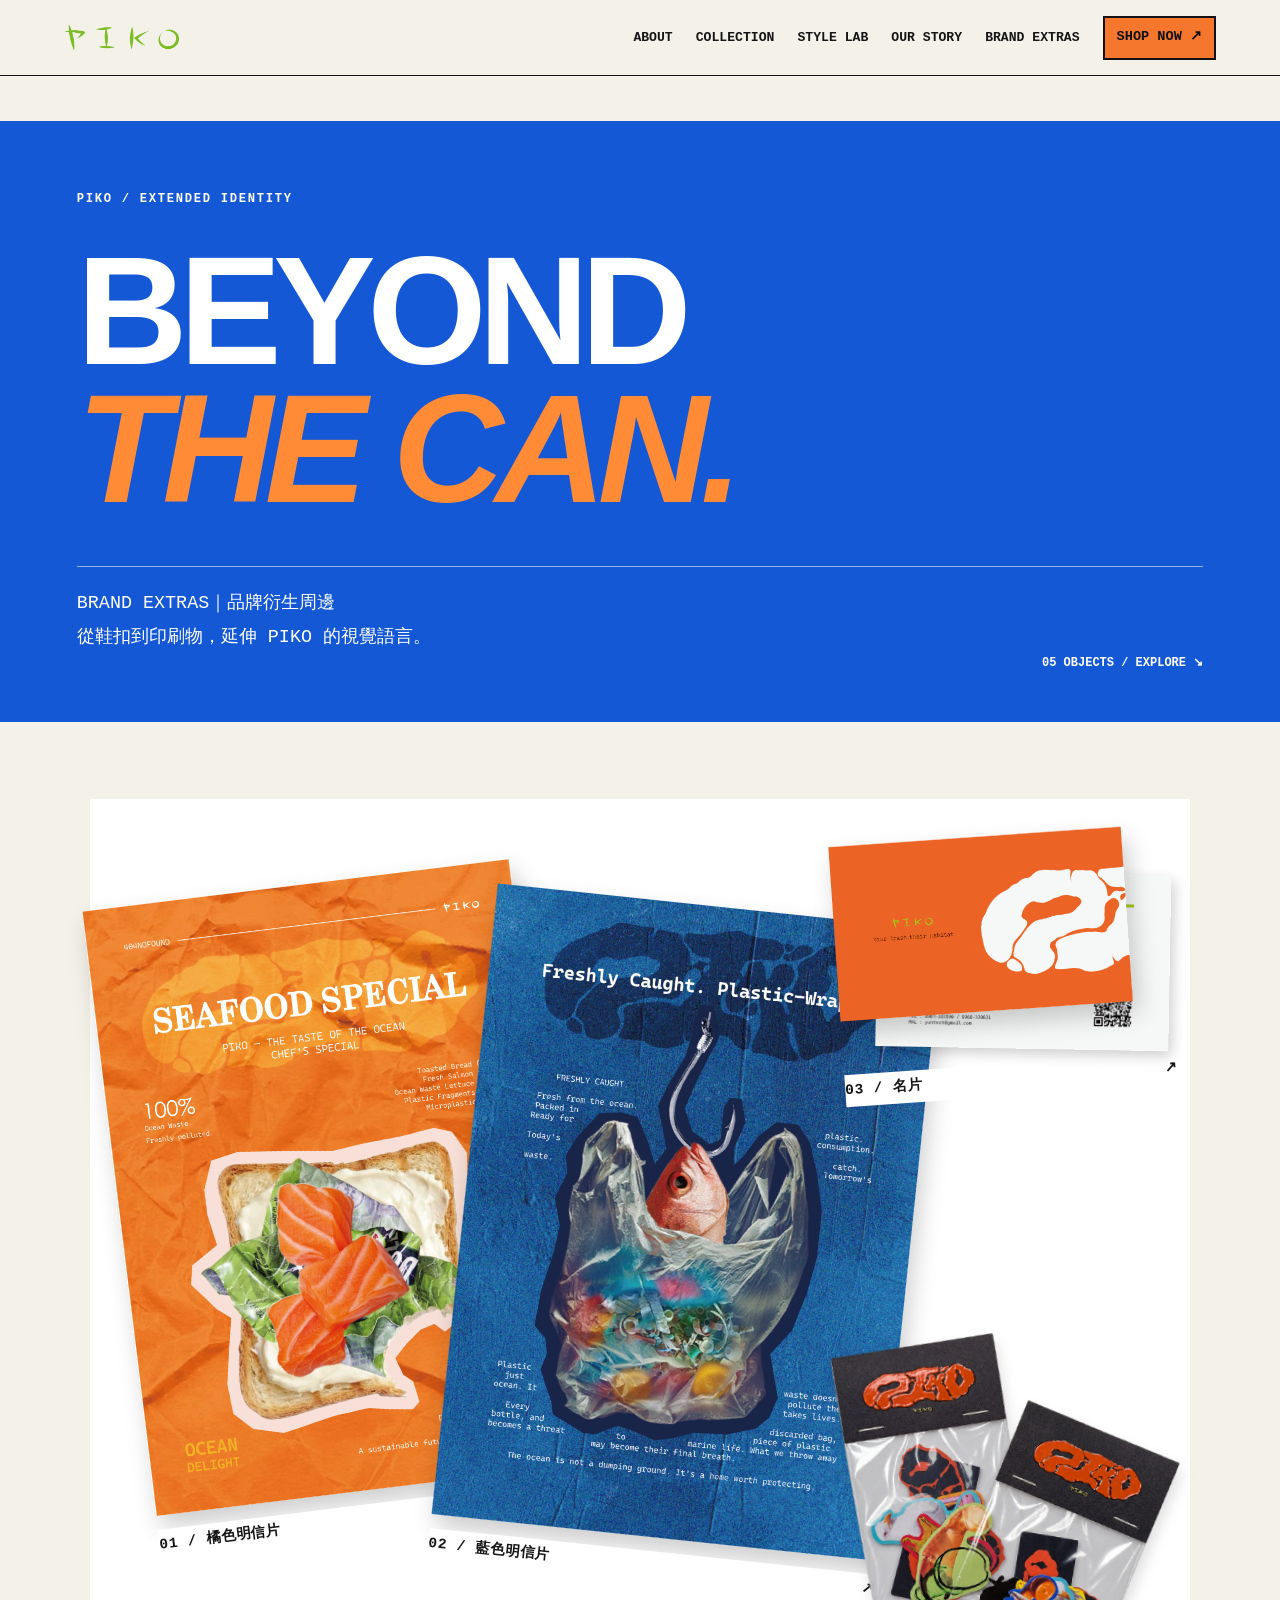
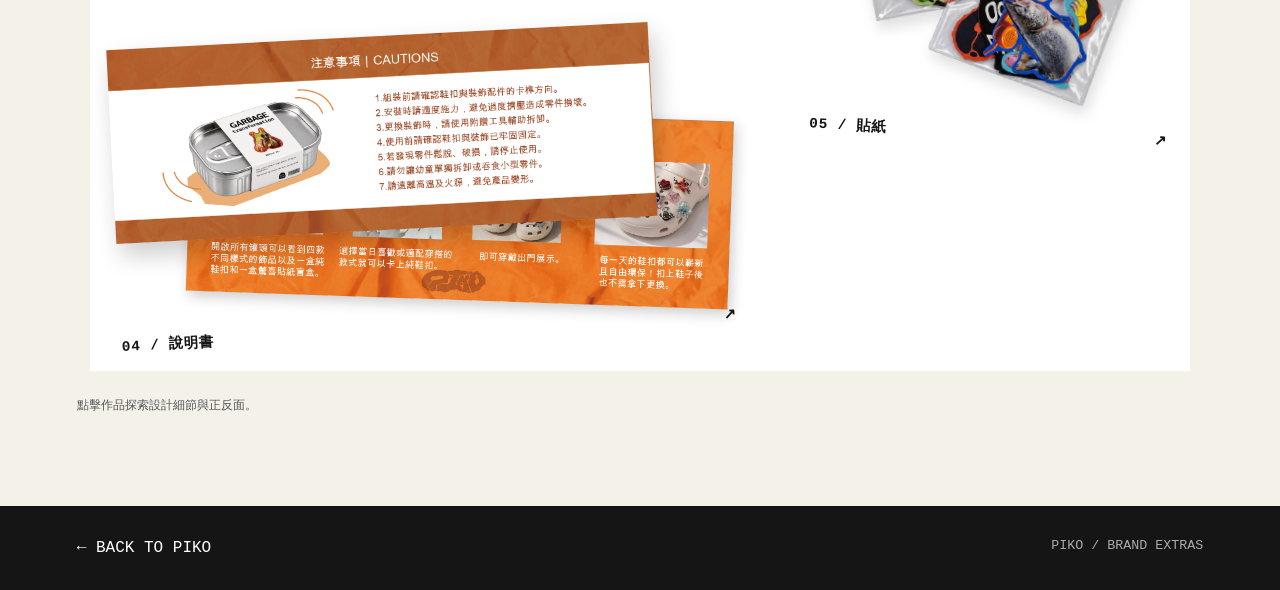
==== commit 861d36bc: "Add files via upload" ====
--- a/brand-extras.html
+++ b/brand-extras.html
@@ -1 +1 @@
-<!doctype html><html lang="zh-Hant"><head><meta charset="utf-8"><meta name="viewport" content="width=device-width,initial-scale=1"><meta name="theme-color" content="#1558d6"><title>PIKO | BRAND EXTRAS</title><link rel="stylesheet" href="main.css"><link rel="stylesheet" href="shop.css"><script defer src="main.js"></script><link rel="manifest" href="manifest.webmanifest"><link rel="apple-touch-icon" href="assets/pwa-192.png"><script defer src="pwa.js"></script></head><body class="extras-page"><a class="skip-link" href="#main">跳至主要內容</a><header class="site-header" id="header"><a class="logo" href="index.html?resume=home#home" aria-label="PIKO 首頁"><img src="assets/piko-green.webp" alt="PIKO"></a><nav class="desktop-nav" aria-label="主選單"><a href="index.html?resume=about#about">ABOUT</a><a href="index.html?resume=collection#collection">COLLECTION</a><a href="style-lab.html">STYLE LAB</a><a href="index.html?resume=transformation#transformation">OUR STORY</a><a href="brand-extras.html" aria-current="page">BRAND EXTRAS</a><a class="shop-entry" href="shop.html">SHOP NOW ↗</a></nav><button id="menu-toggle" class="menu-toggle" type="button" aria-expanded="false" aria-controls="mobile-nav">MENU ☰</button></header><nav id="mobile-nav" class="mobile-nav" aria-label="手機選單" hidden><a href="index.html?resume=about#about">ABOUT</a><a href="index.html?resume=collection#collection">COLLECTION</a><a href="style-lab.html">STYLE LAB</a><a href="index.html?resume=transformation#transformation">OUR STORY</a><a href="brand-extras.html" aria-current="page">BRAND EXTRAS</a><a class="shop-entry" href="shop.html">SHOP NOW ↗</a></nav><main id="main" class="extras-main"><div class="extras-intro"><span class="eyebrow">PIKO / EXTENDED IDENTITY</span><h1>BEYOND<br><i>THE CAN.</i></h1><div class="extras-intro-bottom"><p>BRAND EXTRAS｜品牌衍生周邊<br>從鞋扣到印刷物，延伸 PIKO 的視覺語言。</p><span>05 OBJECTS / EXPLORE ↘</span></div></div><section class="extras-showcase" aria-label="品牌周邊展示"><div class="extras-grid" id="extras-grid"></div><p class="extras-placeholder-note">點擊作品探索設計細節與正反面。</p></section></main><footer class="footer compact-footer"><a href="index.html?resume=extras#extras">← BACK TO PIKO</a><small>PIKO / BRAND EXTRAS</small></footer><dialog id="extras-modal" class="can-modal extras-modal" aria-labelledby="extras-modal-title"><div class="modal-shell"><button id="extras-close" class="modal-close" type="button" aria-label="關閉介紹視窗">✕</button><div class="modal-image extras-modal-image"><div id="extras-modal-art"></div><span id="extras-modal-count" class="modal-counter"></span></div><div class="modal-info"><span class="eyebrow">PIKO / BRAND EXTRAS</span><h2 id="extras-modal-title"></h2><h3 id="extras-modal-zh"></h3><p id="extras-modal-desc"></p><div class="modal-products"><h3>DESIGN DETAILS</h3><p id="extras-modal-spec"></p></div><div class="modal-actions"><button id="extras-prev" class="btn btn-dark" type="button">← PREV</button><button id="extras-next" class="btn btn-dark" type="button">NEXT →</button></div></div></div></dialog></body></html>+<!doctype html><html lang="zh-Hant"><head><meta charset="utf-8"><meta name="viewport" content="width=device-width,initial-scale=1"><meta name="theme-color" content="#1558d6"><title>PIKO | BRAND EXTRAS</title><link rel="stylesheet" href="main.css"><link rel="stylesheet" href="shop.css"><script defer src="main.js"></script><link rel="manifest" href="manifest.webmanifest"><link rel="apple-touch-icon" href="assets/pwa-192.png"><script defer src="pwa.js"></script></head><body class="extras-page"><a class="skip-link" href="#main">跳至主要內容</a><header class="site-header" id="header"><a class="logo" href="index.html?resume=home#home" aria-label="PIKO 首頁"><img src="assets/piko-green.webp" alt="PIKO"></a><nav class="desktop-nav" aria-label="主選單"><a href="index.html?resume=about#about">ABOUT</a><a href="index.html?resume=collection#collection">COLLECTION</a><a href="style-lab.html">STYLE LAB</a><a href="index.html?resume=transformation#transformation">OUR STORY</a><a href="brand-extras.html" aria-current="page">BRAND EXTRAS</a><a class="shop-entry" href="shop.html">SHOP NOW ↗</a></nav><button id="menu-toggle" class="menu-toggle" type="button" aria-expanded="false" aria-controls="mobile-nav">MENU ☰</button></header><nav id="mobile-nav" class="mobile-nav" aria-label="手機選單" hidden><a href="index.html?resume=about#about">ABOUT</a><a href="index.html?resume=collection#collection">COLLECTION</a><a href="style-lab.html">STYLE LAB</a><a href="index.html?resume=transformation#transformation">OUR STORY</a><a href="brand-extras.html" aria-current="page">BRAND EXTRAS</a><a class="shop-entry" href="shop.html">SHOP NOW ↗</a></nav><main id="main" class="extras-main"><div class="extras-intro"><span class="eyebrow">PIKO / EXTENDED IDENTITY</span><h1>BEYOND<br><i>THE CAN.</i></h1><div class="extras-intro-bottom"><p>BRAND EXTRAS｜品牌衍生周邊<br>從鞋扣到印刷物，延伸 PIKO 的視覺語言。</p><span>05 OBJECTS / EXPLORE ↘</span></div></div><section class="extras-showcase" aria-label="品牌周邊展示"><div class="extras-grid" id="extras-grid"></div><p class="extras-placeholder-note">點擊作品探索設計細節與正反面。</p></section></main><footer class="footer compact-footer"><a href="index.html?resume=extras#extras">← BACK TO PIKO</a><small>PIKO / BRAND EXTRAS</small></footer><dialog id="extras-modal" class="can-modal extras-modal" aria-labelledby="extras-modal-title"><div class="modal-shell"><button id="extras-close" class="modal-close" type="button" aria-label="關閉介紹視窗">✕</button><div class="modal-image extras-modal-image"><div id="extras-modal-art"></div><span id="extras-modal-count" class="modal-counter"></span></div><div class="modal-info"><span class="eyebrow">PIKO / BRAND EXTRAS</span><h2 id="extras-modal-title"></h2><h3 id="extras-modal-zh"></h3><p id="extras-modal-desc"></p><div class="modal-products"><h3>DESIGN DETAILS</h3><p id="extras-modal-spec"></p></div><a id="extras-shop" class="shop-entry" href="shop.html#add-ons" hidden>SHOP NOW ↗</a><div class="modal-actions"><button id="extras-prev" class="btn btn-dark" type="button">← PREV</button><button id="extras-next" class="btn btn-dark" type="button">NEXT →</button></div></div></div></dialog></body></html>
--- a/main.css
+++ b/main.css
@@ -255,3 +255,6 @@
 .after-count-4{display:grid;grid-template-columns:repeat(2,minmax(0,1fr));grid-template-rows:repeat(2,minmax(0,1fr));max-width:520px;gap:0 5%}
 .after-count-4 img{width:100%;height:100%;min-height:0}
 .compare-after>span{z-index:1}
+
+/* V2.2.8 material photographs */
+.material-thumb{background:#fff}.material-thumb>img{position:absolute;inset:0;width:100%;height:100%;object-fit:contain;object-position:center}
--- a/shop.css
+++ b/shop.css
@@ -1,3 +1,14 @@
-.shop-entry{display:inline-flex;align-items:center;justify-content:center;gap:8px;background:#f4772d;color:#111;border:2px solid #111;padding:12px 18px;font-weight:900;line-height:1.2;font-size:.85rem;text-decoration:none;cursor:pointer;min-height:44px}.shop-entry:hover{background:#111;color:#f4772d;text-decoration:none!important}.shop-entry:disabled{opacity:.45;cursor:not-allowed}.desktop-nav .shop-entry{padding:8px 12px;align-self:center}.lab-shop{margin-top:12px;width:100%}.lab-mobile-shop{display:none}#modal-shop{margin-top:12px;align-self:flex-start}.shop-page{background:#f4f1e9}.shop-hero{background:#1558d6;color:white;padding:clamp(40px,8vw,120px) 6%}.shop-hero h1{margin:20px 0;font-size:clamp(4rem,13vw,11rem)}.demo-label{font-size:.8rem;letter-spacing:.06em}.shop-plans{display:grid;grid-template-columns:1fr 1fr;border-bottom:2px solid #111}.shop-plans article{padding:clamp(24px,5vw,65px);display:flex;flex-direction:column;align-items:flex-start;gap:14px}.shop-plans article:first-child{background:#f4f1e9;border-right:2px solid #111}.shop-plans article:last-child{background:#f4772d}.shop-plans h2,.shop-pick h2{font-size:clamp(2.8rem,6vw,6rem);margin:12px 0}.shop-price{font-size:2rem;font-weight:900}.gift-art{display:grid;grid-template-columns:repeat(3,1fr);width:100%;gap:6px}.gift-art img{width:100%;aspect-ratio:1.5;object-fit:contain}.shop-pick{padding:60px 6%}.shop-products{display:grid;grid-template-columns:repeat(5,minmax(0,1fr));gap:12px}.shop-product{border:1px solid #111;background:#fff;padding:10px;display:flex;flex-direction:column;gap:8px}.shop-product img{width:100%;aspect-ratio:1;object-fit:contain}.shop-product strong{font-size:.75rem;min-height:2.2em}.qty{display:flex;align-items:center;justify-content:space-between;gap:6px}.qty button{border:1px solid #111;background:#f4f1e9;min-width:38px;min-height:38px;font-size:1.1rem}.qty button:disabled{opacity:.35}.selection-bar{position:sticky;bottom:0;background:#111;color:white;padding:16px;margin-top:20px;display:flex;align-items:center;justify-content:space-between;gap:12px;z-index:5}.selection-bar p{margin:0;font-size:.8rem}.adjust-options{display:flex;gap:8px;flex-wrap:wrap;margin:12px 0}.adjust-options button{padding:9px;border:1px solid #111;background:white}.basket-dialog,.order-dialog{border:2px solid #111;background:#f4f1e9;color:#111;padding:24px;max-height:95dvh;overflow:auto}.basket-dialog{margin:0 0 0 auto;height:100dvh;width:min(480px,100%);max-width:100%}.basket-dialog::backdrop,.order-dialog::backdrop{background:#0009}.basket-head{display:flex;align-items:center;justify-content:space-between;background:#1558d6;color:white;padding:20px;margin:-24px -24px 20px}.basket-head h2,.order-dialog h2{font-size:2.5rem;margin:12px 0}.basket-head button,.order-close{font-size:1.8rem;border:0;background:none;color:inherit}.basket-line{border-bottom:1px solid #111;padding:16px 0}.basket-line h3{margin:0 0 10px}.basket-line img{width:42px;height:42px;object-fit:contain}.basket-line .mini-row{display:flex;align-items:center;gap:8px;font-size:.75rem}.basket-total{display:flex;justify-content:space-between;padding:20px 0;font-size:1.2rem}.order-dialog{width:min(480px,94vw);background:white}.order-dialog label{display:grid;gap:6px;margin:15px 0;font-size:.85rem;font-weight:700}.order-dialog input,.order-dialog select{padding:10px;border:1px solid #111;width:100%}.order-close{float:right}.receipt-lines{border-block:2px dashed #111;padding:14px 0;margin:20px 0}.receipt-lines p{margin:5px 0}.receipt-barcode{height:42px;background:repeating-linear-gradient(90deg,#111 0 2px,#fff 2px 4px,#111 4px 5px,#fff 5px 9px);margin:16px 0}.shop-page .logo img{max-width:90px}@media(max-width:767px){.lab-mobile-shop{display:inline-flex;font-size:.65rem;padding:8px}.shop-plans{grid-template-columns:1fr}.shop-plans article:first-child{border-right:0;border-bottom:2px solid #111}.shop-products{grid-template-columns:repeat(3,minmax(0,1fr));gap:6px}.shop-product{padding:6px}.qty button{min-width:30px}.shop-entry{padding:10px;font-size:.72rem}.shop-page .site-header{gap:8px}.shop-page .nav-back{font-size:.65rem}}
+.shop-entry{display:inline-flex;align-items:center;justify-content:center;gap:8px;background:#f4772d;color:#111;border:2px solid #111;padding:12px 18px;font-weight:900;line-height:1.2;font-size:.85rem;text-decoration:none;cursor:pointer;min-height:44px}.shop-entry:hover{background:#111;color:#f4772d;text-decoration:none!important}.shop-entry:disabled{opacity:.45;cursor:not-allowed}.desktop-nav .shop-entry{padding:8px 12px;align-self:center}.lab-shop{margin-top:12px;width:100%}.lab-mobile-shop{display:none}#modal-shop{margin-top:12px;align-self:flex-start}.shop-page{background:#f4f1e9}.shop-hero{background:#1558d6;color:white;padding:clamp(40px,8vw,120px) 6%}.shop-hero h1{margin:20px 0;font-size:clamp(4rem,13vw,11rem)}.demo-label{font-size:.8rem;letter-spacing:.06em}.shop-plans{display:grid;grid-template-columns:1fr 1fr;border-bottom:2px solid #111}.shop-plans article{padding:clamp(24px,5vw,65px);display:flex;flex-direction:column;align-items:flex-start;gap:14px}.shop-plans article:first-child{background:#f4f1e9;border-right:2px solid #111}.shop-plans article:last-child{background:#f4772d}.shop-plans h2,.shop-pick h2{font-size:clamp(2.8rem,6vw,6rem);margin:12px 0}.shop-price{font-size:2rem;font-weight:900}.gift-art{display:flex;align-items:center;justify-content:center;width:100%;margin-top:10px;padding:10px;background:#fff;min-height:clamp(220px,32vw,420px);overflow:hidden}.gift-art img{display:block;width:100%;height:100%;max-width:100%;max-height:100%;object-fit:contain;object-position:center center}.shop-pick{padding:60px 6%}.shop-products{display:grid;grid-template-columns:repeat(5,minmax(0,1fr));gap:12px}.shop-product{border:1px solid #111;background:#fff;padding:10px;display:flex;flex-direction:column;gap:8px}.shop-product img{width:100%;aspect-ratio:1;object-fit:contain}.shop-product strong{font-size:.75rem;min-height:2.2em}.qty{display:flex;align-items:center;justify-content:space-between;gap:6px}.qty button{border:1px solid #111;background:#f4f1e9;min-width:38px;min-height:38px;font-size:1.1rem}.qty button:disabled{opacity:.35}.selection-bar{position:sticky;bottom:0;background:#111;color:white;padding:16px;margin-top:20px;display:flex;align-items:center;justify-content:space-between;gap:12px;z-index:5}.selection-bar p{margin:0;font-size:.8rem}.adjust-options{display:flex;gap:8px;flex-wrap:wrap;margin:12px 0}.adjust-options button{padding:9px;border:1px solid #111;background:white}.basket-dialog,.order-dialog{border:2px solid #111;background:#f4f1e9;color:#111;padding:24px;max-height:95dvh;overflow:auto}.basket-dialog{margin:0 0 0 auto;height:100dvh;width:min(480px,100%);max-width:100%}.basket-dialog::backdrop,.order-dialog::backdrop{background:#0009}.basket-head{display:flex;align-items:center;justify-content:space-between;background:#1558d6;color:white;padding:20px;margin:-24px -24px 20px}.basket-head h2,.order-dialog h2{font-size:2.5rem;margin:12px 0}.basket-head button,.order-close{font-size:1.8rem;border:0;background:none;color:inherit}.basket-line{border-bottom:1px solid #111;padding:16px 0}.basket-line h3{margin:0 0 10px}.basket-line img{width:42px;height:42px;object-fit:contain}.basket-line .mini-row{display:flex;align-items:center;gap:8px;font-size:.75rem}.basket-total{display:flex;justify-content:space-between;padding:20px 0;font-size:1.2rem}.order-dialog{width:min(480px,94vw);background:white}.order-dialog label{display:grid;gap:6px;margin:15px 0;font-size:.85rem;font-weight:700}.order-dialog input,.order-dialog select{padding:10px;border:1px solid #111;width:100%}.order-close{float:right}.receipt-lines{border-block:2px dashed #111;padding:14px 0;margin:20px 0}.receipt-lines p{margin:5px 0}.receipt-barcode{height:42px;background:repeating-linear-gradient(90deg,#111 0 2px,#fff 2px 4px,#111 4px 5px,#fff 5px 9px);margin:16px 0}.shop-page .logo img{max-width:90px}@media(max-width:767px){.lab-mobile-shop{display:inline-flex;font-size:.65rem;padding:8px}.shop-plans{grid-template-columns:1fr}.shop-plans article:first-child{border-right:0;border-bottom:2px solid #111}.shop-products{grid-template-columns:repeat(3,minmax(0,1fr));gap:6px}.shop-product{padding:6px}.qty button{min-width:30px}.shop-entry{padding:10px;font-size:.72rem}.shop-page .site-header{gap:8px}.shop-page .nav-back{font-size:.65rem}.gift-art{min-height:200px;padding:8px}}
 /* V2.2.1 navigation and checkout refinements */
 .desktop-nav{align-items:center}.desktop-nav>a{align-self:center}.site-header>.logo{display:flex;align-items:center}.order-dialog label[hidden]{display:none}.order-dialog textarea{font:inherit;padding:10px;border:1px solid #111;width:100%;resize:vertical}.checkout-notice{display:block;font-size:.7rem;color:#666;line-height:1.5;margin:12px 0 0}.order-dialog #order-summary{border-block:1px solid #111;padding:12px 0;margin:20px 0}.order-dialog #order-summary p{overflow-wrap:anywhere}
+
+/* V2.2.4 brand add-ons */
+#extras-shop[hidden]{display:none}#extras-shop{align-self:flex-start;margin-top:16px}.shop-addons{border-top:2px solid #111;background:#f4f1e9}.shop-addons .shop-products{grid-template-columns:repeat(4,minmax(0,1fr));gap:16px}.addon-product{padding:16px;scroll-margin-top:100px}.addon-art{height:clamp(150px,22vw,280px);display:flex;align-items:center;justify-content:center;gap:8px;background:#f4f1e9}.addon-art img{width:100%;height:100%;aspect-ratio:auto;object-fit:contain}.addon-pair img{width:47%}.addon-description{font-size:.8rem;min-height:2.6em}.addon-product b{font-size:1.3rem}.addon-product .shop-entry{margin-top:auto}.addon-target{outline:3px solid #1558d6;outline-offset:3px}@media(max-width:767px){.shop-addons .shop-products{grid-template-columns:repeat(2,minmax(0,1fr));gap:10px}.addon-product{padding:10px}.addon-art{height:160px}.addon-product .shop-entry{font-size:.7rem;padding:8px}}
+
+/* Keep both product photographs fully visible, at the same display width. */
+.shop-plans .gift-art{min-height:0; padding:0; background:#fff; aspect-ratio:4/3; overflow:visible}.shop-plans .gift-art img{width:100%;height:100%;object-fit:contain;object-position:center}
+
+/* V2.2.8 matching collection actions */
+#modal-try-on:not([hidden]),#modal-shop:not([hidden]){display:inline-flex;align-items:center;justify-content:center;align-self:flex-start;box-sizing:border-box;width:min(100%,214px);height:76px;min-height:76px;padding:12px 18px;margin-top:12px;text-align:center;flex-shrink:0;border:0;background:#f4772d;color:#111}
+#modal-try-on[hidden],#modal-shop[hidden]{display:none!important}
+@media(max-width:767px){#modal-try-on:not([hidden]),#modal-shop:not([hidden]){height:54px;min-height:54px}}
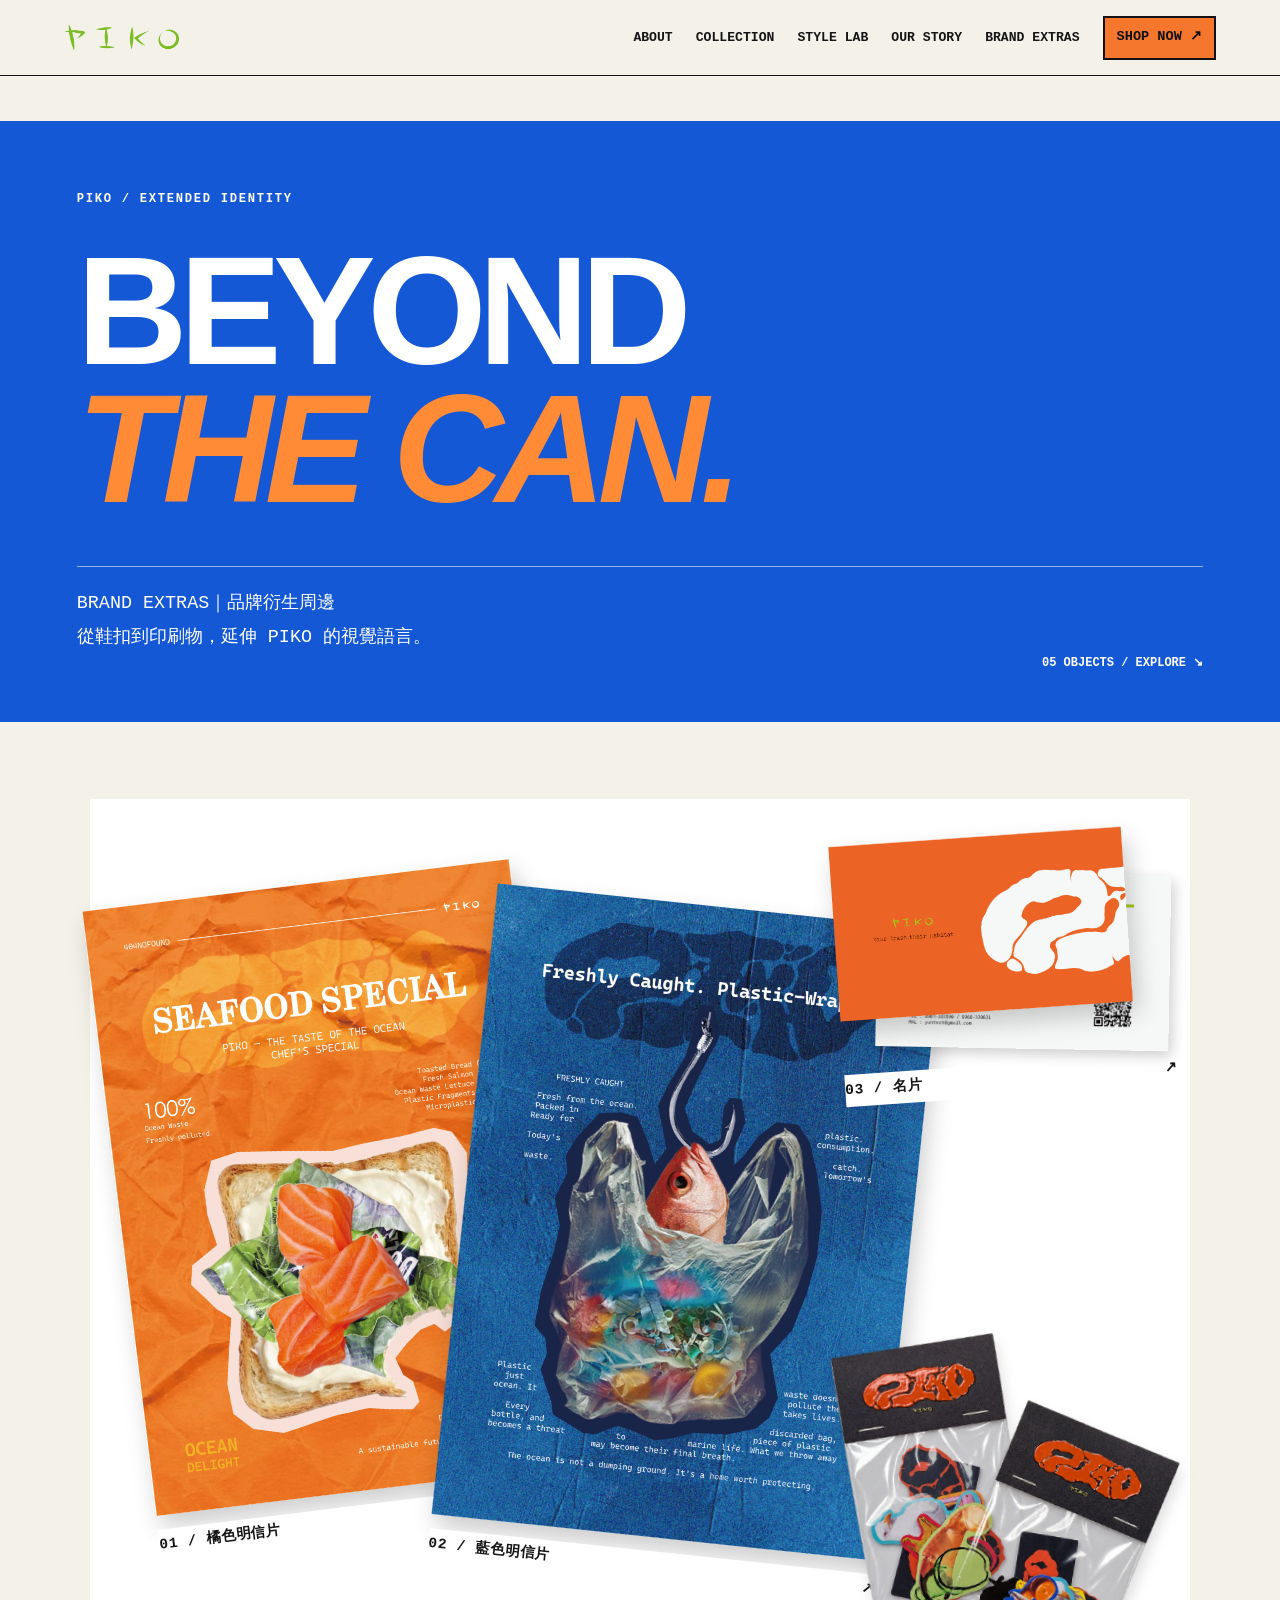
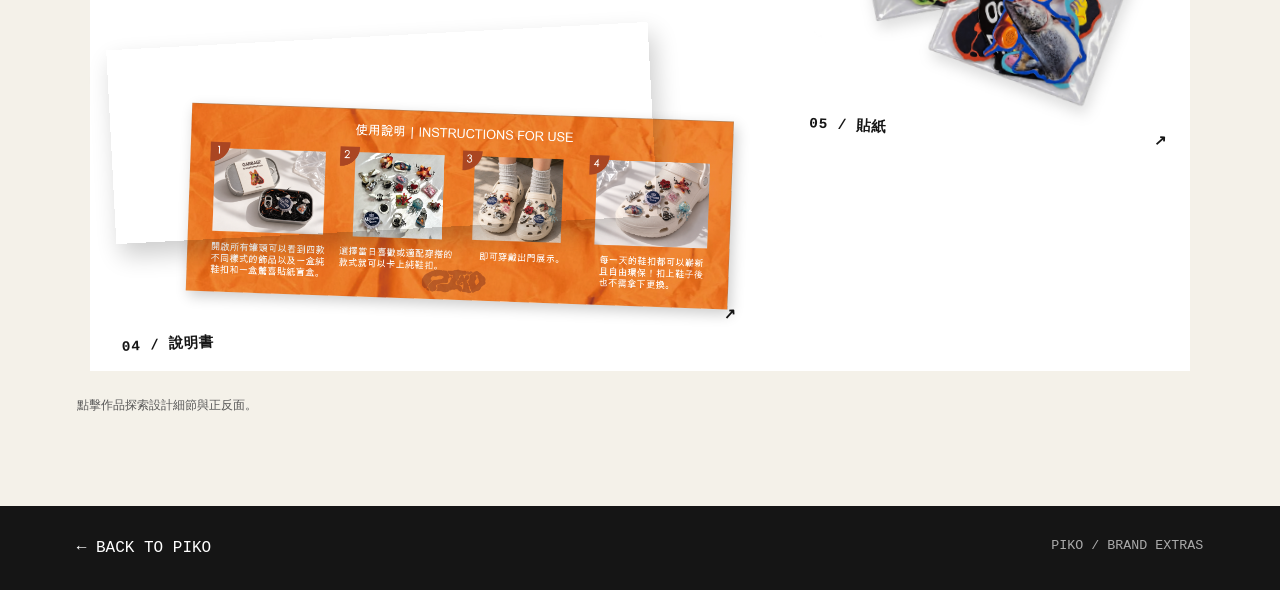
==== commit ff9533c7: "Add files via upload" ====
--- a/brand-extras.html
+++ b/brand-extras.html
@@ -1 +1,2 @@
-<!doctype html><html lang="zh-Hant"><head><meta charset="utf-8"><meta name="viewport" content="width=device-width,initial-scale=1"><meta name="theme-color" content="#1558d6"><title>PIKO | BRAND EXTRAS</title><link rel="stylesheet" href="main.css"><link rel="stylesheet" href="shop.css"><script defer src="main.js"></script><link rel="manifest" href="manifest.webmanifest"><link rel="apple-touch-icon" href="assets/pwa-192.png"><script defer src="pwa.js"></script></head><body class="extras-page"><a class="skip-link" href="#main">跳至主要內容</a><header class="site-header" id="header"><a class="logo" href="index.html?resume=home#home" aria-label="PIKO 首頁"><img src="assets/piko-green.webp" alt="PIKO"></a><nav class="desktop-nav" aria-label="主選單"><a href="index.html?resume=about#about">ABOUT</a><a href="index.html?resume=collection#collection">COLLECTION</a><a href="style-lab.html">STYLE LAB</a><a href="index.html?resume=transformation#transformation">OUR STORY</a><a href="brand-extras.html" aria-current="page">BRAND EXTRAS</a><a class="shop-entry" href="shop.html">SHOP NOW ↗</a></nav><button id="menu-toggle" class="menu-toggle" type="button" aria-expanded="false" aria-controls="mobile-nav">MENU ☰</button></header><nav id="mobile-nav" class="mobile-nav" aria-label="手機選單" hidden><a href="index.html?resume=about#about">ABOUT</a><a href="index.html?resume=collection#collection">COLLECTION</a><a href="style-lab.html">STYLE LAB</a><a href="index.html?resume=transformation#transformation">OUR STORY</a><a href="brand-extras.html" aria-current="page">BRAND EXTRAS</a><a class="shop-entry" href="shop.html">SHOP NOW ↗</a></nav><main id="main" class="extras-main"><div class="extras-intro"><span class="eyebrow">PIKO / EXTENDED IDENTITY</span><h1>BEYOND<br><i>THE CAN.</i></h1><div class="extras-intro-bottom"><p>BRAND EXTRAS｜品牌衍生周邊<br>從鞋扣到印刷物，延伸 PIKO 的視覺語言。</p><span>05 OBJECTS / EXPLORE ↘</span></div></div><section class="extras-showcase" aria-label="品牌周邊展示"><div class="extras-grid" id="extras-grid"></div><p class="extras-placeholder-note">點擊作品探索設計細節與正反面。</p></section></main><footer class="footer compact-footer"><a href="index.html?resume=extras#extras">← BACK TO PIKO</a><small>PIKO / BRAND EXTRAS</small></footer><dialog id="extras-modal" class="can-modal extras-modal" aria-labelledby="extras-modal-title"><div class="modal-shell"><button id="extras-close" class="modal-close" type="button" aria-label="關閉介紹視窗">✕</button><div class="modal-image extras-modal-image"><div id="extras-modal-art"></div><span id="extras-modal-count" class="modal-counter"></span></div><div class="modal-info"><span class="eyebrow">PIKO / BRAND EXTRAS</span><h2 id="extras-modal-title"></h2><h3 id="extras-modal-zh"></h3><p id="extras-modal-desc"></p><div class="modal-products"><h3>DESIGN DETAILS</h3><p id="extras-modal-spec"></p></div><a id="extras-shop" class="shop-entry" href="shop.html#add-ons" hidden>SHOP NOW ↗</a><div class="modal-actions"><button id="extras-prev" class="btn btn-dark" type="button">← PREV</button><button id="extras-next" class="btn btn-dark" type="button">NEXT →</button></div></div></div></dialog></body></html>+<!doctype html><html lang="zh-Hant"><head><meta charset="utf-8"><meta name="viewport" content="width=device-width,initial-scale=1"><meta name="theme-color" content="#1558d6"><title>PIKO | BRAND EXTRAS</title><link rel="stylesheet" href="main.css"><link rel="stylesheet" href="shop.css"><script defer src="main.js"></script><link rel="manifest" href="manifest.webmanifest">
+<link rel="icon" type="image/png" sizes="32x32" href="assets/favicon-32.png"><link rel="apple-touch-icon" href="assets/apple-touch-icon.png"><script defer src="pwa.js"></script></head><body class="extras-page"><a class="skip-link" href="#main">跳至主要內容</a><header class="site-header" id="header"><a class="logo" href="index.html?resume=home#home" aria-label="PIKO 首頁"><img src="assets/piko-green.webp" alt="PIKO"></a><nav class="desktop-nav" aria-label="主選單"><a href="index.html?resume=about#about">ABOUT</a><a href="index.html?resume=collection#collection">COLLECTION</a><a href="style-lab.html">STYLE LAB</a><a href="index.html?resume=transformation#transformation">OUR STORY</a><a href="brand-extras.html" aria-current="page">BRAND EXTRAS</a><a class="shop-entry" href="shop.html">SHOP NOW ↗</a></nav><button id="menu-toggle" class="menu-toggle" type="button" aria-expanded="false" aria-controls="mobile-nav">MENU ☰</button></header><nav id="mobile-nav" class="mobile-nav" aria-label="手機選單" hidden><a href="index.html?resume=about#about">ABOUT</a><a href="index.html?resume=collection#collection">COLLECTION</a><a href="style-lab.html">STYLE LAB</a><a href="index.html?resume=transformation#transformation">OUR STORY</a><a href="brand-extras.html" aria-current="page">BRAND EXTRAS</a><a class="shop-entry" href="shop.html">SHOP NOW ↗</a></nav><main id="main" class="extras-main"><div class="extras-intro"><span class="eyebrow">PIKO / EXTENDED IDENTITY</span><h1>BEYOND<br><i>THE CAN.</i></h1><div class="extras-intro-bottom"><p>BRAND EXTRAS｜品牌衍生周邊<br>從鞋扣到印刷物，延伸 PIKO 的視覺語言。</p><span>05 OBJECTS / EXPLORE ↘</span></div></div><section class="extras-showcase" aria-label="品牌周邊展示"><div class="extras-grid" id="extras-grid"></div><p class="extras-placeholder-note">點擊作品探索設計細節與正反面。</p></section></main><footer class="footer compact-footer"><a href="index.html?resume=extras#extras">← BACK TO PIKO</a><small>PIKO / BRAND EXTRAS</small></footer><dialog id="extras-modal" class="can-modal extras-modal" aria-labelledby="extras-modal-title"><div class="modal-shell"><button id="extras-close" class="modal-close" type="button" aria-label="關閉介紹視窗">✕</button><div class="modal-image extras-modal-image"><div id="extras-modal-art"></div><span id="extras-modal-count" class="modal-counter"></span></div><div class="modal-info"><span class="eyebrow">PIKO / BRAND EXTRAS</span><h2 id="extras-modal-title"></h2><h3 id="extras-modal-zh"></h3><p id="extras-modal-desc"></p><div class="modal-products"><h3>DESIGN DETAILS</h3><p id="extras-modal-spec"></p></div><a id="extras-shop" class="shop-entry" href="shop.html#add-ons" hidden>SHOP NOW ↗</a><div class="modal-actions"><button id="extras-prev" class="btn btn-dark" type="button">← PREV</button><button id="extras-next" class="btn btn-dark" type="button">NEXT →</button></div></div></div></dialog></body></html>
